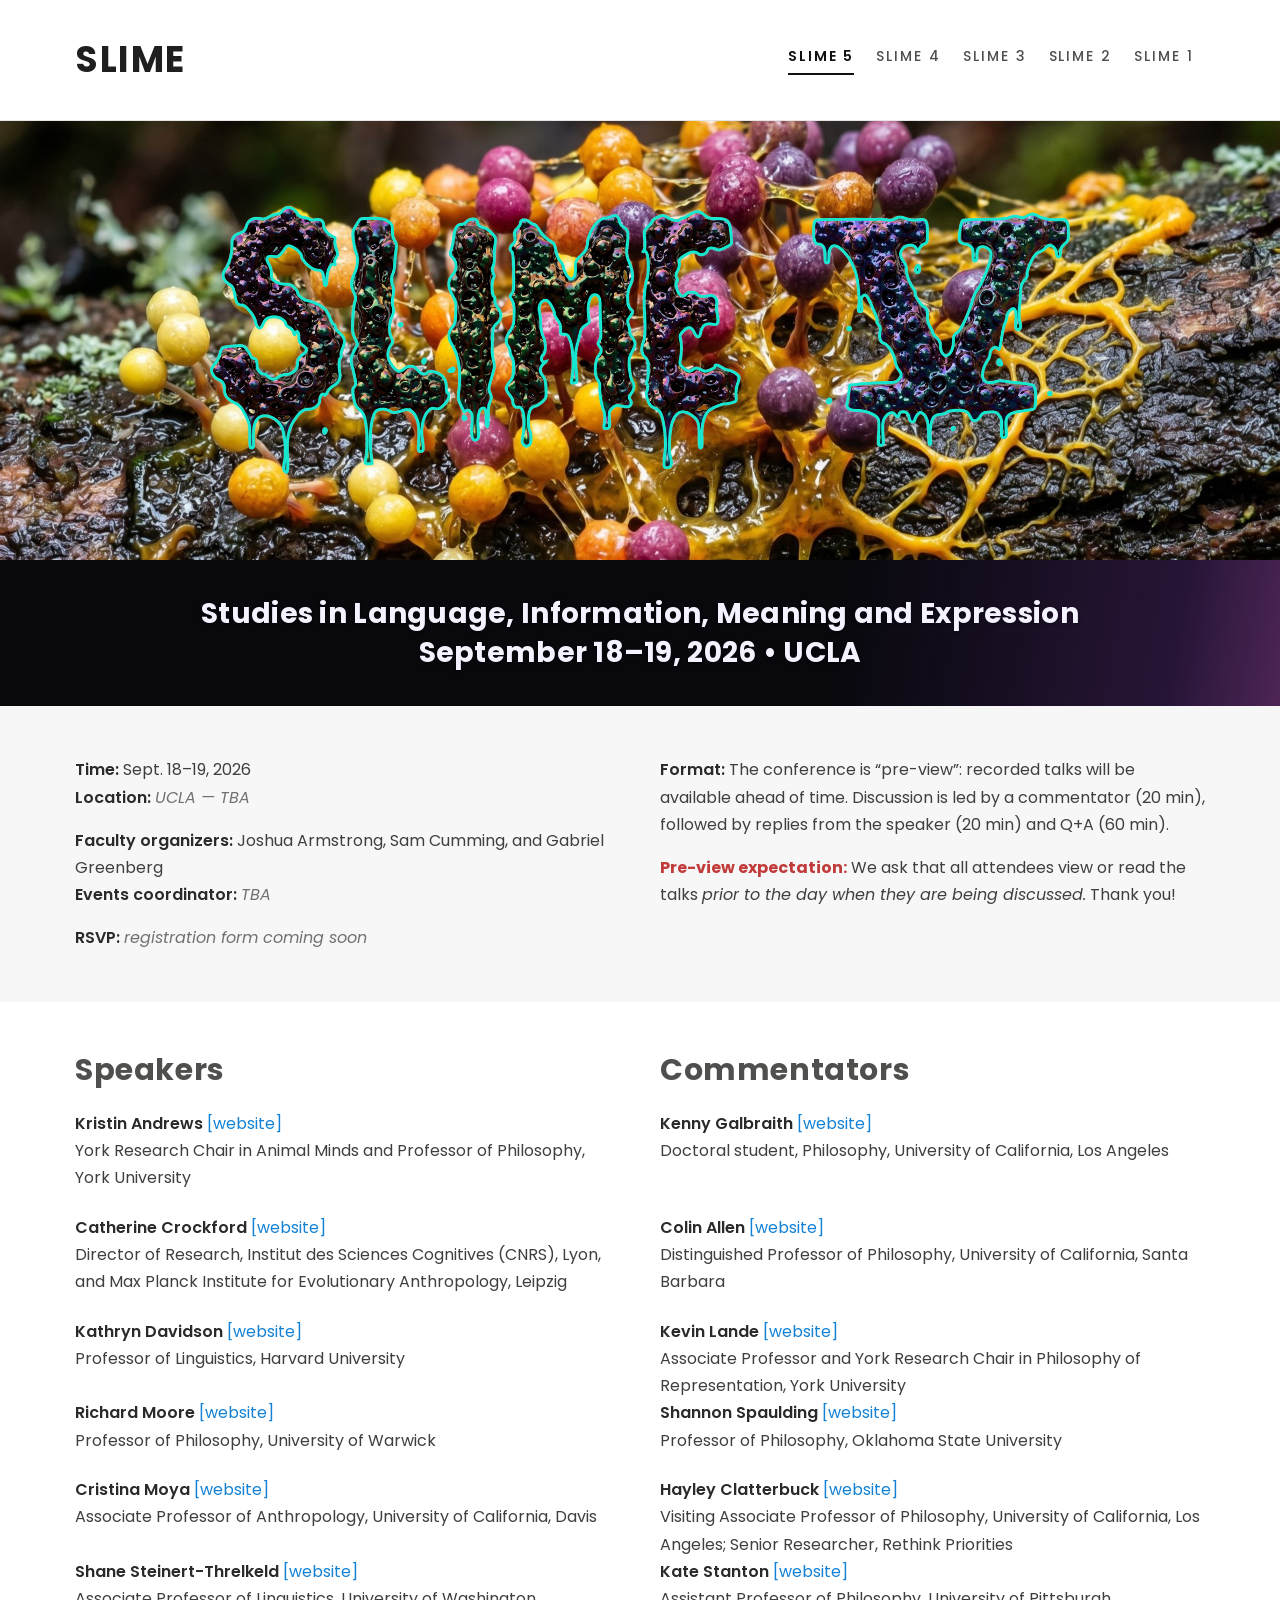
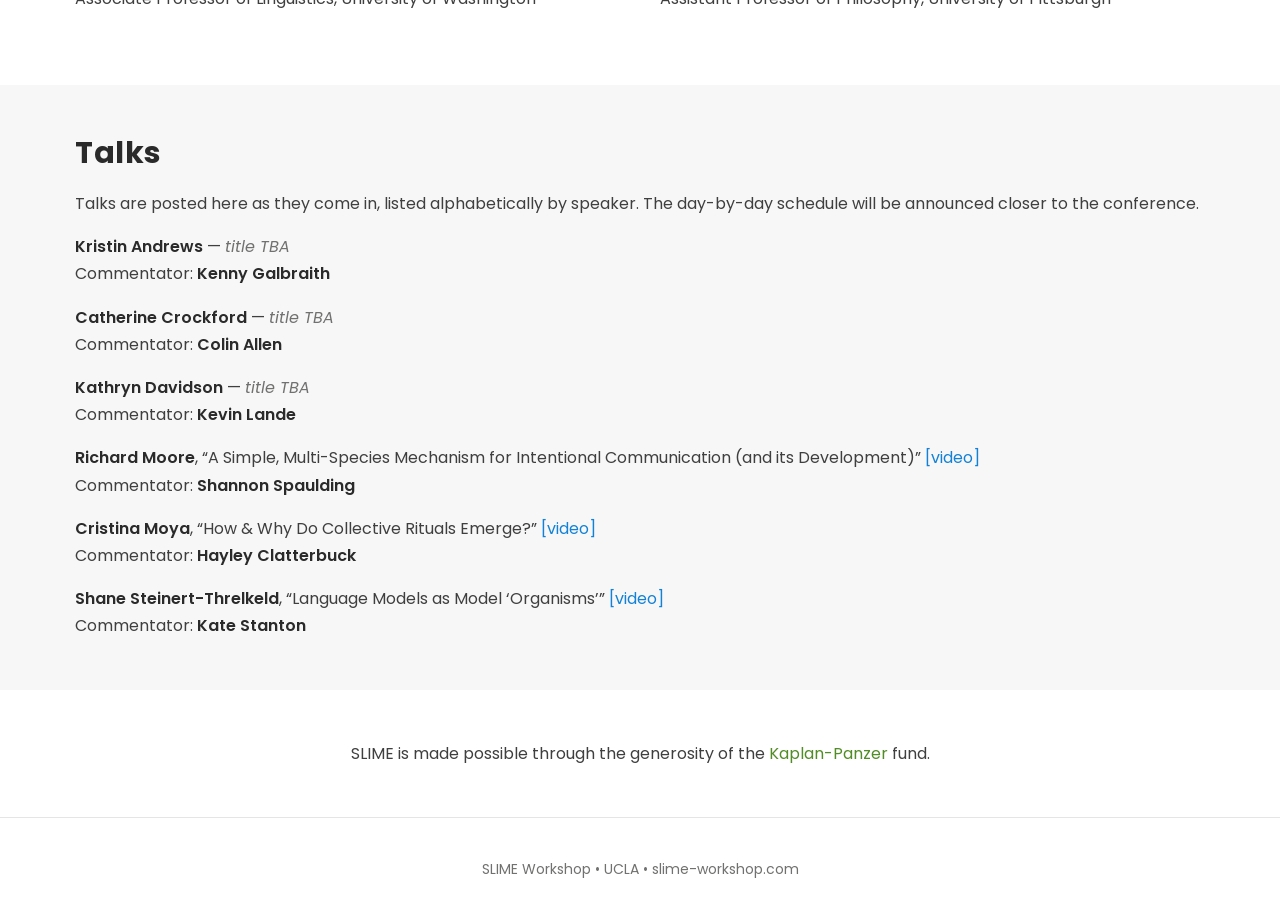
==== index.html @ 208f3c59 "SLIME 5: add Cristina Moya talk video and title" ====
<!DOCTYPE html>
<html lang="en">
<head>
  <meta charset="utf-8">
  <meta name="viewport" content="width=device-width, initial-scale=1">
  <title>SLIME 5 — Studies in Language, Information, Meaning and Expression</title>
  <meta name="description" content="SLIME 5: Studies in Language, Information, Meaning and Expression. An annual UCLA workshop — September 18–19, 2026.">
  <meta property="og:title" content="SLIME 5 — UCLA, September 18–19, 2026">
  <meta property="og:description" content="An annual UCLA workshop on language, information, meaning and expression. Details coming soon.">
  <meta property="og:type" content="website">
  <meta property="og:url" content="https://slime-workshop.com/">
  <meta property="og:image" content="https://slime-workshop.com/assets/images/hero/slime5-hero.jpg">
  <link rel="icon" href="assets/images/favicon.png">
  <link rel="preconnect" href="https://fonts.googleapis.com">
  <link rel="preconnect" href="https://fonts.gstatic.com" crossorigin>
  <link href="https://fonts.googleapis.com/css2?family=Poppins:wght@400;500;600;700&display=swap" rel="stylesheet">
  <link rel="stylesheet" href="css/style.css">
</head>
<body class="conf conf--slime5" data-page="slime5">

  <header class="site-header">
    <div class="container">
      <a class="site-logo" href="index.html">SLIME</a>
      <nav class="main-nav" aria-label="Main navigation">
        <ul>
          <li><a href="index.html"   data-nav="slime5">SLIME 5</a></li>
          <li><a href="slime-4.html" data-nav="slime4">SLIME 4</a></li>
          <li><a href="slime-3.html" data-nav="slime3">SLIME 3</a></li>
          <li><a href="slime-2.html" data-nav="slime2">SLIME 2</a></li>
          <li><a href="slime-1.html" data-nav="slime1">SLIME 1</a></li>
        </ul>
      </nav>
      <button class="hamburger" aria-label="Open menu">
        <svg width="24" height="16" viewBox="0 0 24 16" aria-hidden="true"><g fill="currentColor"><rect width="24" height="2"/><rect y="7" width="24" height="2"/><rect y="14" width="24" height="2"/></g></svg>
      </button>
    </div>
  </header>

  <nav class="mobile-nav" aria-label="Mobile navigation">
    <button class="mobile-nav-close" aria-label="Close menu">
      <svg width="22" height="22" viewBox="0 0 20 20" aria-hidden="true"><path d="M12.376 10l7.13-7.13c.656-.657.656-1.72 0-2.378-.656-.656-1.72-.656-2.377 0L10 7.622 2.87.493C2.212-.164 1.15-.164.49.492c-.656.657-.656 1.72 0 2.377L7.622 10l-7.13 7.13c-.656.656-.656 1.72 0 2.376.657.656 1.72.656 2.377 0l7.13-7.13 7.13 7.13c.656.656 1.72.656 2.376 0 .656-.656.656-1.72 0-2.377L12.376 10z" fill="currentColor"/></svg>
    </button>
    <ul>
      <li><a href="index.html"   data-nav="slime5">SLIME 5</a></li>
      <li><a href="slime-4.html" data-nav="slime4">SLIME 4</a></li>
      <li><a href="slime-3.html" data-nav="slime3">SLIME 3</a></li>
      <li><a href="slime-2.html" data-nav="slime2">SLIME 2</a></li>
      <li><a href="slime-1.html" data-nav="slime1">SLIME 1</a></li>
    </ul>
  </nav>

  <main>
    <!-- Slime-mold splash photo is set via `.hero--slime5` in css/style.css;
         the "SLIME V" lockup floats above it (assets/images/slime5-logo.png). -->
    <section class="hero hero--slime5">
      <img class="hero__logo" src="assets/images/slime5-logo.png" alt="SLIME 5">
    </section>

    <section class="band band-title">
      <div class="container">
        <h1>Studies in Language, Information, Meaning and Expression<br>September 18&ndash;19, 2026 &bull; UCLA</h1>
      </div>
    </section>

<section class="band band--logistics">
      <div class="container">
        <div class="two-col">
          <div>
            <p>
              <strong>Time:</strong> Sept. 18&ndash;19, 2026<br>
              <strong>Location:</strong> <span class="tba">UCLA — TBA</span>
            </p>
            <p>
              <strong>Faculty organizers:</strong> Joshua Armstrong, Sam Cumming, and Gabriel Greenberg<br>
              <strong>Events coordinator:</strong> <span class="tba">TBA</span>
            </p>
            <p><strong>RSVP:</strong> <span class="tba">registration form coming soon</span></p>
          </div>
          <div>
            <p><strong>Format:</strong> The conference is “pre-view”: recorded talks will be available ahead of time. Discussion is led by a commentator (20 min), followed by replies from the speaker (20 min) and Q+A (60 min).</p>
            <p><strong class="note-change">Pre-view expectation:</strong> We ask that all attendees view or read the talks <em>prior to the day when they are being discussed.</em> Thank you!</p>
          </div>
        </div>
      </div>
    </section>

    <section class="band band--people">
      <div class="container">
        <div class="pairs">
          <div class="pairs-head">
            <h2>Speakers</h2>
            <h2>Commentators</h2>
          </div>
          <div class="pair">
            <p class="person person--speaker"><strong>Kristin Andrews</strong> <a href="https://www.kristinandrews.org/" target="_blank" rel="noopener">[website]</a><br><span class="role">York Research Chair in Animal Minds and Professor of Philosophy, York University</span></p>
            <p class="person person--commentator"><strong>Kenny Galbraith</strong> <a href="https://philosophy.ucla.edu/person/kenny-galbraith/" target="_blank" rel="noopener">[website]</a><br><span class="role">Doctoral student, Philosophy, University of California, Los Angeles</span></p>
          </div>
          <div class="pair">
            <p class="person person--speaker"><strong>Catherine Crockford</strong> <a href="https://www.eva.mpg.de/ecology/staff/catherine-crockford/" target="_blank" rel="noopener">[website]</a><br><span class="role">Director of Research, Institut des Sciences Cognitives (CNRS), Lyon, and Max Planck Institute for Evolutionary Anthropology, Leipzig</span></p>
            <p class="person person--commentator"><strong>Colin Allen</strong> <a href="https://philosophy.ucsb.edu/people/allen-colin" target="_blank" rel="noopener">[website]</a><br><span class="role">Distinguished Professor of Philosophy, University of California, Santa Barbara</span></p>
          </div>
          <div class="pair">
            <p class="person person--speaker"><strong>Kathryn Davidson</strong> <a href="https://kathryndavidson.scholars.harvard.edu/" target="_blank" rel="noopener">[website]</a><br><span class="role">Professor of Linguistics, Harvard University</span></p>
            <p class="person person--commentator"><strong>Kevin Lande</strong> <a href="https://www.kevinlande.com/" target="_blank" rel="noopener">[website]</a><br><span class="role">Associate Professor and York Research Chair in Philosophy of Representation, York University</span></p>
          </div>
          <div class="pair">
            <p class="person person--speaker"><strong>Richard Moore</strong> <a href="https://warwick.ac.uk/fac/soc/philosophy/people/summaries/moore/" target="_blank" rel="noopener">[website]</a><br><span class="role">Professor of Philosophy, University of Warwick</span></p>
            <p class="person person--commentator"><strong>Shannon Spaulding</strong> <a href="https://www.shannonspaulding.com/" target="_blank" rel="noopener">[website]</a><br><span class="role">Professor of Philosophy, Oklahoma State University</span></p>
          </div>
          <div class="pair">
            <p class="person person--speaker"><strong>Cristina Moya</strong> <a href="https://sites.google.com/site/cristinasolermoya/home" target="_blank" rel="noopener">[website]</a><br><span class="role">Associate Professor of Anthropology, University of California, Davis</span></p>
            <p class="person person--commentator"><strong>Hayley Clatterbuck</strong> <a href="https://sites.google.com/site/hayleyclatterbuck/home" target="_blank" rel="noopener">[website]</a><br><span class="role">Visiting Associate Professor of Philosophy, University of California, Los Angeles; Senior Researcher, Rethink Priorities</span></p>
          </div>
          <div class="pair">
            <p class="person person--speaker"><strong>Shane Steinert-Threlkeld</strong> <a href="https://www.shane.st/" target="_blank" rel="noopener">[website]</a><br><span class="role">Associate Professor of Linguistics, University of Washington</span></p>
            <p class="person person--commentator"><strong>Kate Stanton</strong> <a href="https://katehazelstanton1.wixsite.com/my-site-2" target="_blank" rel="noopener">[website]</a><br><span class="role">Assistant Professor of Philosophy, University of Pittsburgh</span></p>
          </div>
        </div>
      </div>
    </section>

    <section class="band band--talks">
      <div class="container">
        <h2 class="day-title">Talks</h2>
        <p>Talks are posted here as they come in, listed alphabetically by speaker. The day-by-day schedule will be announced closer to the conference.</p>
        <p class="talk"><strong>Kristin Andrews</strong> &mdash; <span class="tba">title TBA</span><br>Commentator: <strong>Kenny Galbraith</strong></p>
        <p class="talk"><strong>Catherine Crockford</strong> &mdash; <span class="tba">title TBA</span><br>Commentator: <strong>Colin Allen</strong></p>
        <p class="talk"><strong>Kathryn Davidson</strong> &mdash; <span class="tba">title TBA</span><br>Commentator: <strong>Kevin Lande</strong></p>
        <p class="talk"><strong>Richard Moore</strong>, &ldquo;A Simple, Multi-Species Mechanism for Intentional Communication (and its Development)&rdquo; <a href="https://drive.google.com/file/d/153QAmMgkOToYW5afntk2cWWVSKLG9I5l/view?usp=sharing" target="_blank" rel="noopener">[video]</a><br>Commentator: <strong>Shannon Spaulding</strong></p>
        <p class="talk"><strong>Cristina Moya</strong>, &ldquo;How &amp; Why Do Collective Rituals Emerge?&rdquo; <a href="https://drive.google.com/file/d/1dzXQrUjvEh249JA2PDwNamiRD2YZnNLs/view?usp=sharing" target="_blank" rel="noopener">[video]</a><br>Commentator: <strong>Hayley Clatterbuck</strong></p>
        <p class="talk"><strong>Shane Steinert-Threlkeld</strong>, &ldquo;Language Models as Model &lsquo;Organisms&rsquo;&rdquo; <a href="https://drive.google.com/file/d/1bj0Mehg8tjS9d9cQ-EwkXyS5BJYDGszq/view?usp=sharing" target="_blank" rel="noopener">[video]</a><br>Commentator: <strong>Kate Stanton</strong></p>
      </div>
    </section>

    <section class="band colophon">
      <div class="container">
        <p>SLIME is made possible through the generosity of the <span class="credit">Kaplan-Panzer</span> fund.</p>
      </div>
    </section>
  </main>

  <footer class="site-footer">
    <div class="container">
      <p>SLIME Workshop &bull; UCLA &bull; <a href="https://slime-workshop.com">slime-workshop.com</a></p>
    </div>
  </footer>

  <script src="js/main.js"></script>
</body>
</html>
---- css/style.css ----
/* ==========================================================================
   SLIME Workshop — site styles
   Hand-written replacement for the Weebly "Dusk" theme.
   Design tokens lifted from the original files/main_style.css:
   Poppins type, ink #4f4f4e, links #1382d6, sticky 120px header, etc.
   ========================================================================== */

/* ---- Tokens ---------------------------------------------------------- */
:root {
  --ink: #4f4f4e;          /* headings / logo */
  --text: #3f3f3f;         /* body copy */
  --text-soft: #717170;
  --name: #2a2a2a;         /* speaker/commentator names */
  --link: #1382d6;
  --link-hover: #2a2a2a;
  --time: #24678d;         /* schedule time stamps */
  --rule: #e5e5e5;
  --accent-credit: #508d24;
  --container: 1170px;
  --header-h: 120px;
  --header-h-tablet: 93px;
  --header-h-compact: 65px;
}

/* ---- Reset / base ---------------------------------------------------- */
*, *::before, *::after { box-sizing: border-box; }

html { -webkit-text-size-adjust: 100%; }

body {
  margin: 0;
  font-family: "Poppins", -apple-system, BlinkMacSystemFont, "Segoe UI", sans-serif;
  font-size: 16px;
  line-height: 1.7;
  color: var(--text);
  background: #ffffff;
  -webkit-font-smoothing: antialiased;
  -moz-osx-font-smoothing: grayscale;
  overflow-x: hidden;
  padding-top: var(--header-h);
}

img { max-width: 100%; height: auto; border: 0; }

a { color: var(--link); text-decoration: none; transition: color 0.2s ease; }
a:hover { color: var(--link-hover); }

h1, h2, h3 { font-family: "Poppins", sans-serif; color: var(--ink); line-height: 1.25; }

strong, b { color: var(--name); font-weight: 600; }

ul { margin: 0.5em 0; padding-left: 1.2em; }
li { margin-bottom: 0.4em; }

hr.divider {
  border: 0;
  border-top: 1px solid var(--rule);
  margin: 28px 0;
}

.container {
  width: 100%;
  max-width: var(--container);
  margin: 0 auto;
  padding: 0 20px;
}

.sr-only {
  position: absolute; width: 1px; height: 1px;
  padding: 0; margin: -1px; overflow: hidden;
  clip: rect(0,0,0,0); white-space: nowrap; border: 0;
}

/* ---- Header / nav ---------------------------------------------------- */
.site-header {
  position: fixed; top: 0; left: 0; width: 100%; z-index: 30;
  background: #ffffff;
  border-bottom: 1px solid var(--rule);
}
.site-header .container {
  display: flex;
  align-items: center;
  justify-content: space-between;
  height: var(--header-h);
  transition: height 0.2s ease;
}
body.is-compact { padding-top: var(--header-h-compact); }
body.is-compact .site-header .container { height: var(--header-h-compact); }

.site-logo {
  font-family: "Poppins", sans-serif;
  font-size: 36px;
  font-weight: 700;
  letter-spacing: 0.044em;
  text-transform: uppercase;
  color: #1f1f1f;
  white-space: nowrap;
}
.site-logo:hover { color: #000; }

/* desktop nav */
.main-nav ul { display: flex; list-style: none; margin: 0; padding: 0; }
.main-nav li { margin: 0; }
.main-nav a {
  display: block;
  font-size: 14px;
  font-weight: 500;
  letter-spacing: 0.14em;
  text-transform: uppercase;
  color: var(--ink);
  padding: 6px 0;
  margin: 0 11px;
}
.main-nav a:hover { color: var(--name); }
.main-nav a.active { color: #111; font-weight: 600; }
.main-nav a.active::after {
  content: "";
  display: block;
  height: 2px;
  background: currentColor;
  margin-top: 4px;
}

/* hamburger */
.hamburger {
  display: none;
  padding: 8px; margin: 0;
  background: transparent; border: 0; cursor: pointer;
  color: var(--ink);
}
.hamburger svg { display: block; }

/* mobile overlay nav */
.mobile-nav {
  position: fixed; inset: 0; z-index: 40;
  background: rgba(255, 255, 255, 0.98);
  display: flex; flex-direction: column;
  align-items: center; justify-content: center;
  opacity: 0; visibility: hidden;
  transition: opacity 0.25s ease, visibility 0.25s ease;
}
.mobile-nav.open { opacity: 1; visibility: visible; }
body.nav-open { overflow: hidden; }
.mobile-nav ul { list-style: none; margin: 0; padding: 0; text-align: center; }
.mobile-nav li { margin: 14px 0; }
.mobile-nav a {
  font-size: 22px; font-weight: 700;
  letter-spacing: 0.1em; text-transform: uppercase;
  color: var(--ink);
}
.mobile-nav a.active { color: var(--link); }
.mobile-nav-close {
  position: absolute; top: 22px; right: 22px;
  background: transparent; border: 0; cursor: pointer;
  color: var(--ink); padding: 8px;
}

/* ---- Hero banner ----------------------------------------------------- */
.hero {
  position: relative;
  min-height: 440px;
  display: flex; flex-direction: column;
  align-items: center; justify-content: center;
  text-align: center;
  padding: 60px 20px;
  background-color: #2a2a2a;
  background-position: center;
  background-size: cover;
  background-repeat: no-repeat;
}
.hero__logo { display: block; width: auto; max-width: min(560px, 82%); margin: 0 auto; }
.hero__subtitle {
  margin: 22px 0 0;
  font-size: clamp(18px, 3.2vw, 26px);
  font-weight: 700;
  line-height: 1.3;
  text-shadow: 0 1px 6px rgba(0,0,0,0.45);
}
.hero__subtitle .date { display: block; color: #ffffff; font-size: 0.9em; }
.hero__wordmark {
  font-size: clamp(48px, 12vw, 120px);
  font-weight: 700; letter-spacing: 0.05em;
  text-transform: uppercase; color: #ffffff;
  text-shadow: 0 2px 14px rgba(0,0,0,0.5);
}

/* hero background per conference (paths relative to /css) */
.hero--slime1 { background-image: url(../assets/images/hero/slime1-hero.jpg); }
.hero--slime2 { background-image: url(../assets/images/hero/slime2-hero.jpg); }
.hero--slime3 { background-image: url(../assets/images/hero/slime3-hero.jpg); background-position: 50% 40%; }
.hero--slime4 { background-image: url(../assets/images/hero/slime4-hero.jpg); background-position: 50% 14%; }
.hero--slime5 {
  background-image: url(../assets/images/hero/slime5-hero.jpg);
  background-position: center;
}
/* "SLIME V" lockup: cap the height so the hero collapses to the same wide
   cinematic band as SLIME 4 (~470px) instead of inflating to a tall near-square.
   The dripping logo is taller in aspect, so we constrain by height; on narrow
   screens the width cap binds first, keeping it responsive like the other heroes. */
body.conf--slime5 .hero__logo {
  max-width: min(860px, 94%);
  max-height: 350px;
}
.hero--gallery { background-image: url(../assets/images/hero/gallery-hero.jpg); background-position: 50% 57%; min-height: 340px; }

/* ---- Content bands --------------------------------------------------- */
.band { padding: 50px 0; }
.band--tight { padding: 30px 0; }
.band h2 {
  font-size: clamp(22px, 3vw, 30px);
  letter-spacing: 0.02em;
  margin: 0 0 0.6em;
}
.band p { margin: 0 0 1em; }
.band p:last-child { margin-bottom: 0; }

.band-title {
  text-align: center;
  padding: 34px 0;
}
.band-title h1 {
  margin: 0;
  font-size: clamp(20px, 2.6vw, 28px);
  font-weight: 700;
  line-height: 1.4;
  letter-spacing: 0.01em;
}

/* two-column responsive layout (replaces the old multi-column tables) */
.two-col {
  display: grid;
  grid-template-columns: 1fr 1fr;
  gap: 18px 40px;
}
.two-col--people { gap: 4px 40px; }

/* label/content rows for SLIME 1 & 2 (About / Format / Schedule) */
.info-row {
  display: grid;
  grid-template-columns: 160px 1fr;
  gap: 20px;
  align-items: start;
}
.info-row__label {
  font-size: 20px; font-weight: 700; color: var(--name);
  margin: 0;
}

/* schedule */
.day-title { font-size: 20px; font-weight: 700; color: var(--name); margin: 0 0 0.8em; }
.talk { margin: 0 0 1.2em; }
.talk .time { color: var(--time); }
.note-change { color: #c23b3b; font-weight: 700; }

/* speakers / commentators */
.people-col h2 { margin-bottom: 0.7em; }
.person { margin: 0 0 1em; }
.person .role { color: var(--text); }

/* speaker–commentator pairs table */
.pairs-head,
.pair {
  display: grid;
  grid-template-columns: 1fr 1fr;
  gap: 4px 40px;
}
.pairs-head h2 { margin-bottom: 0.7em; }
.pair .person { margin: 0 0 1.4em; }

/* colophon */
.colophon { text-align: center; }
.colophon .credit { color: var(--accent-credit); }
.colophon small { color: var(--text-soft); font-size: 14px; }

/* canceled talk (SLIME 2) */
.canceled { color: #818181; }
.canceled strong { color: #818181; }

/* notice (SLIME 5 placeholder) */
.notice {
  text-align: center;
  background: #f2f2f2;
  border: 1px dashed #cfcfcf;
  border-radius: 8px;
  padding: 22px;
  margin: 0 auto;
  max-width: 760px;
  color: var(--text);
}
.tba { color: var(--text-soft); font-style: italic; }

/* ---- Per-conference section colours (faithful to source) ------------- */
/* SLIME 4 */
body.conf--slime4 .band-title { background: #ff9a00; }
body.conf--slime4 .band-title h1 { color: #1994c1; }
body.conf--slime4 .band--logistics { background: #ffe961; }
body.conf--slime4 .band--people { background: #fffac4; }
/* SLIME 3 */
body.conf--slime3 .hero__subtitle { color: #f6aaf0; }
body.conf--slime3 .band--people { background: #aadbd8; }
body.conf--slime3 .band--schedule { background: #e6fad2; }
/* SLIME 2 */
body.conf--slime2 .hero__subtitle { color: #65ff00; }
/* SLIME 1 */
body.conf--slime1 .hero__subtitle { color: #67ff00; }
/* SLIME 5 — animated black oil-slick title bar: iridescent sheens drift over near-black */
body.conf--slime5 .band-title {
  background:
    linear-gradient(100deg,
      transparent 30%,
      rgba(150, 68, 205, 0.22) 42%,
      rgba(206, 92, 198, 0.55) 50%,
      rgba(150, 68, 205, 0.22) 58%,
      transparent 70%),
    #08080d;
  background-size: 220% 100%, 100% 100%;
  animation: oil-shimmer 80s ease-in-out infinite;
}
body.conf--slime5 .band-title h1 { color: #f4f2ff; text-shadow: 0 1px 3px rgba(0,0,0,0.55); }
@keyframes oil-shimmer {
  0%   { background-position: 0% 0, 0 0; }
  50%  { background-position: 100% 0, 0 0; }
  100% { background-position: 0% 0, 0 0; }
}
@media (prefers-reduced-motion: reduce) {
  body.conf--slime5 .band-title { animation: none; }
}
body.conf--slime5 .band--logistics { background: #f7f7f7; }
body.conf--slime5 .band--schedule,
body.conf--slime5 .band--talks { background: #f7f7f7; }

/* ---- Gallery --------------------------------------------------------- */
.gallery-grid {
  display: grid;
  grid-template-columns: repeat(3, 1fr);
  gap: 12px;
}
.gallery-grid figure {
  margin: 0;
  position: relative;
  overflow: hidden;
  border-radius: 4px;
  background: #eee;
}
.gallery-grid a { display: block; }
.gallery-grid img {
  display: block;
  width: 100%;
  aspect-ratio: 4 / 3;
  object-fit: cover;
  transition: transform 0.3s ease;
}
.gallery-grid a:hover img { transform: scale(1.05); }
.gallery-grid figcaption {
  position: absolute; left: 0; right: 0; bottom: 0;
  padding: 8px 10px;
  font-size: 13px; color: #fff;
  background: linear-gradient(transparent, rgba(0,0,0,0.6));
  opacity: 0; transition: opacity 0.2s ease;
}
.gallery-grid figure:hover figcaption { opacity: 1; }
.gallery-credit { text-align: center; margin-top: 24px; color: var(--text-soft); }

/* lightbox */
.lightbox {
  position: fixed; inset: 0; z-index: 50;
  background: rgba(0,0,0,0.9);
  display: none; align-items: center; justify-content: center;
  padding: 30px;
}
.lightbox.open { display: flex; }
.lightbox img { max-width: 92vw; max-height: 88vh; box-shadow: 0 6px 40px rgba(0,0,0,0.6); }
.lightbox-close {
  position: absolute; top: 18px; right: 24px;
  background: transparent; border: 0; color: #fff;
  font-size: 34px; line-height: 1; cursor: pointer;
}

/* ---- Footer ---------------------------------------------------------- */
.site-footer {
  border-top: 1px solid var(--rule);
  padding: 26px 0;
  text-align: center;
  color: var(--text-soft);
  font-size: 14px;
}
.site-footer a { color: var(--text-soft); }
.site-footer a:hover { color: var(--ink); }

/* ---- Responsive ------------------------------------------------------ */
@media (max-width: 1024px) {
  body { padding-top: var(--header-h-tablet); }
  body.is-compact { padding-top: var(--header-h-compact); }
  .site-header .container { height: var(--header-h-tablet); }
  .main-nav { display: none; }
  .hamburger { display: block; }
  .site-logo { font-size: 28px; }
}

@media (max-width: 767px) {
  .two-col { grid-template-columns: 1fr; gap: 24px; }
  .pairs-head { display: none; }
  .pair { grid-template-columns: 1fr; gap: 0; margin-bottom: 1.6em; }
  .pair .person { margin: 0 0 0.4em; }
  .person--commentator::before { content: "Commentator: "; font-style: italic; }
  .info-row { grid-template-columns: 1fr; gap: 6px; }
  .info-row__label { font-size: 18px; }
  .gallery-grid { grid-template-columns: repeat(2, 1fr); }
  .band { padding: 38px 0; }
  .hero { min-height: 340px; }
}

@media (max-width: 480px) {
  .gallery-grid { grid-template-columns: 1fr; }
  .site-logo { font-size: 24px; }
}
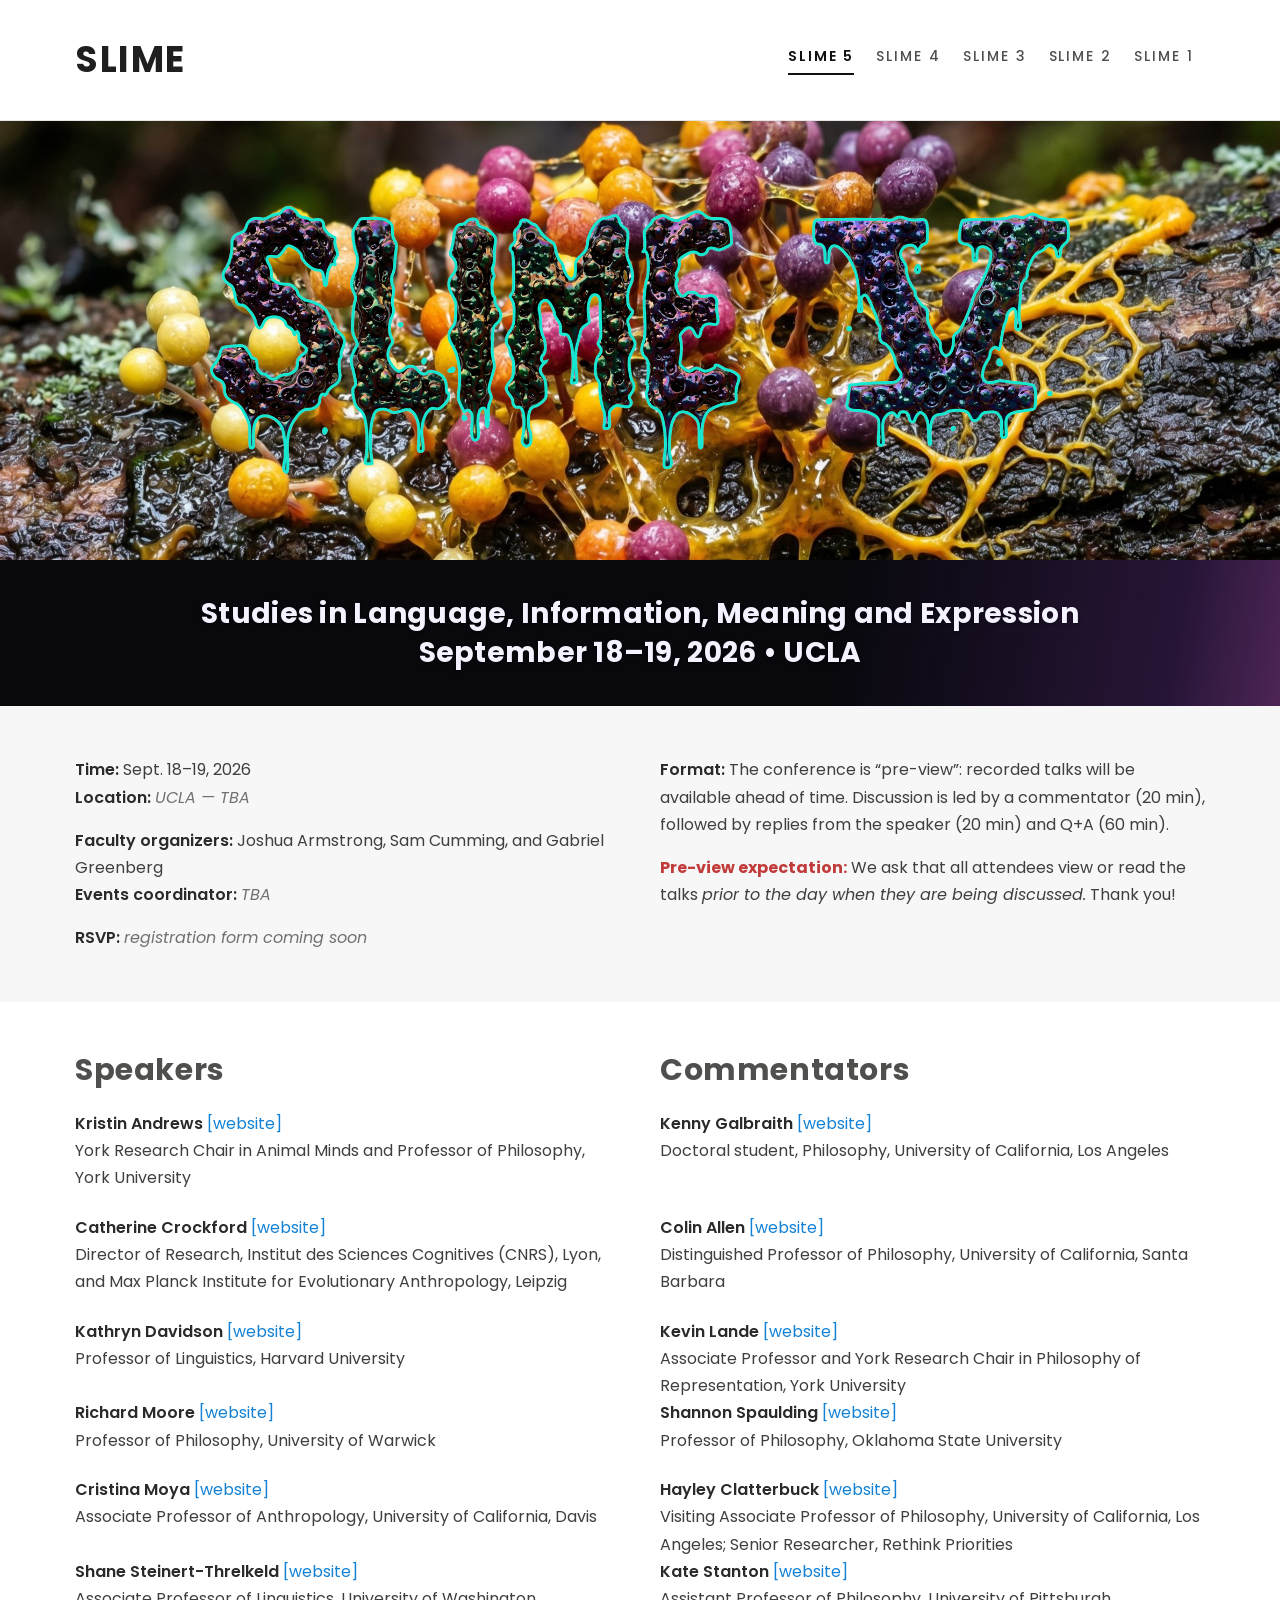
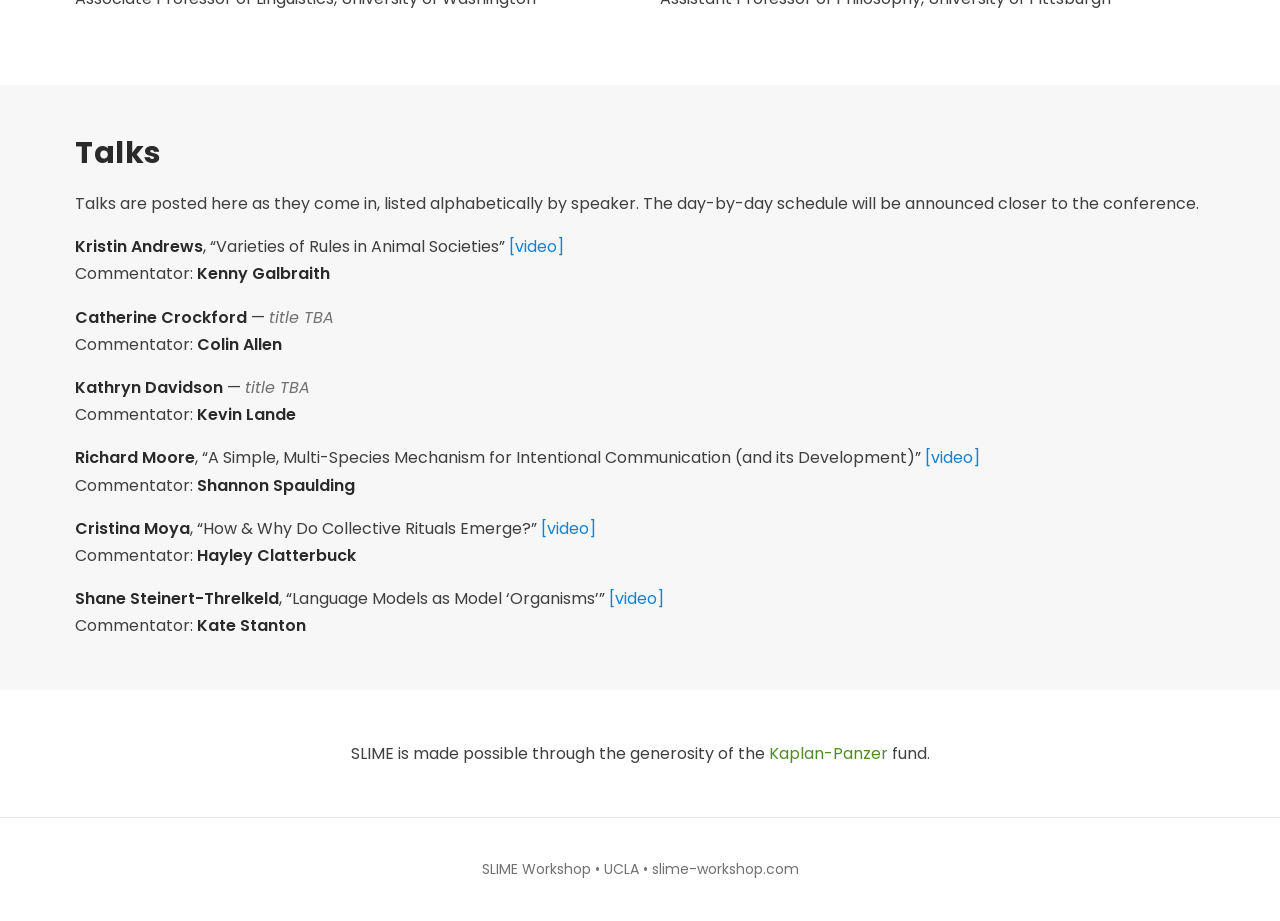
==== commit 0bb39fec: "SLIME 5: add Kristin Andrews talk video and title" ====
--- a/index.html
+++ b/index.html
@@ -123,7 +123,7 @@
       <div class="container">
         <h2 class="day-title">Talks</h2>
         <p>Talks are posted here as they come in, listed alphabetically by speaker. The day-by-day schedule will be announced closer to the conference.</p>
-        <p class="talk"><strong>Kristin Andrews</strong> &mdash; <span class="tba">title TBA</span><br>Commentator: <strong>Kenny Galbraith</strong></p>
+        <p class="talk"><strong>Kristin Andrews</strong>, &ldquo;Varieties of Rules in Animal Societies&rdquo; <a href="https://drive.google.com/file/d/1WUjVRDhtJ2FOHoKakZgXEG7cvaIjIa4R/view?usp=sharing" target="_blank" rel="noopener">[video]</a><br>Commentator: <strong>Kenny Galbraith</strong></p>
         <p class="talk"><strong>Catherine Crockford</strong> &mdash; <span class="tba">title TBA</span><br>Commentator: <strong>Colin Allen</strong></p>
         <p class="talk"><strong>Kathryn Davidson</strong> &mdash; <span class="tba">title TBA</span><br>Commentator: <strong>Kevin Lande</strong></p>
         <p class="talk"><strong>Richard Moore</strong>, &ldquo;A Simple, Multi-Species Mechanism for Intentional Communication (and its Development)&rdquo; <a href="https://drive.google.com/file/d/153QAmMgkOToYW5afntk2cWWVSKLG9I5l/view?usp=sharing" target="_blank" rel="noopener">[video]</a><br>Commentator: <strong>Shannon Spaulding</strong></p>
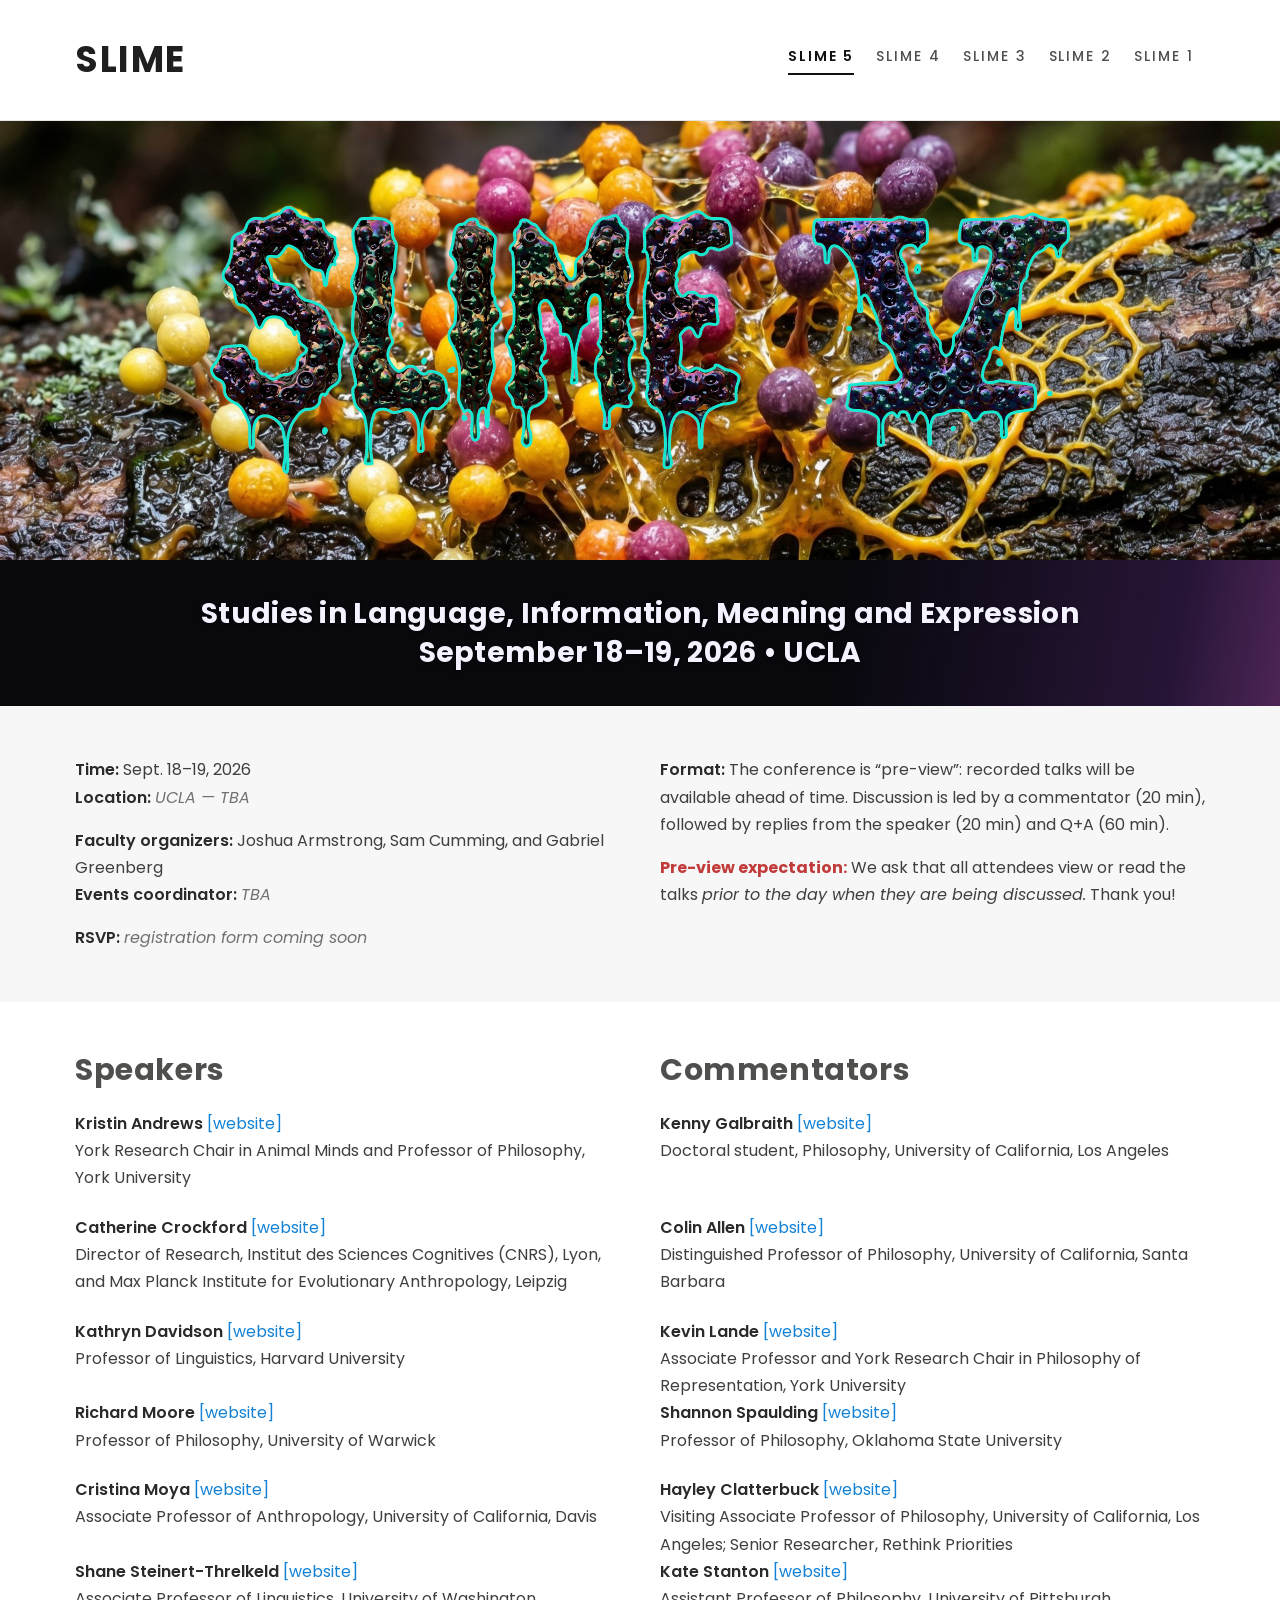
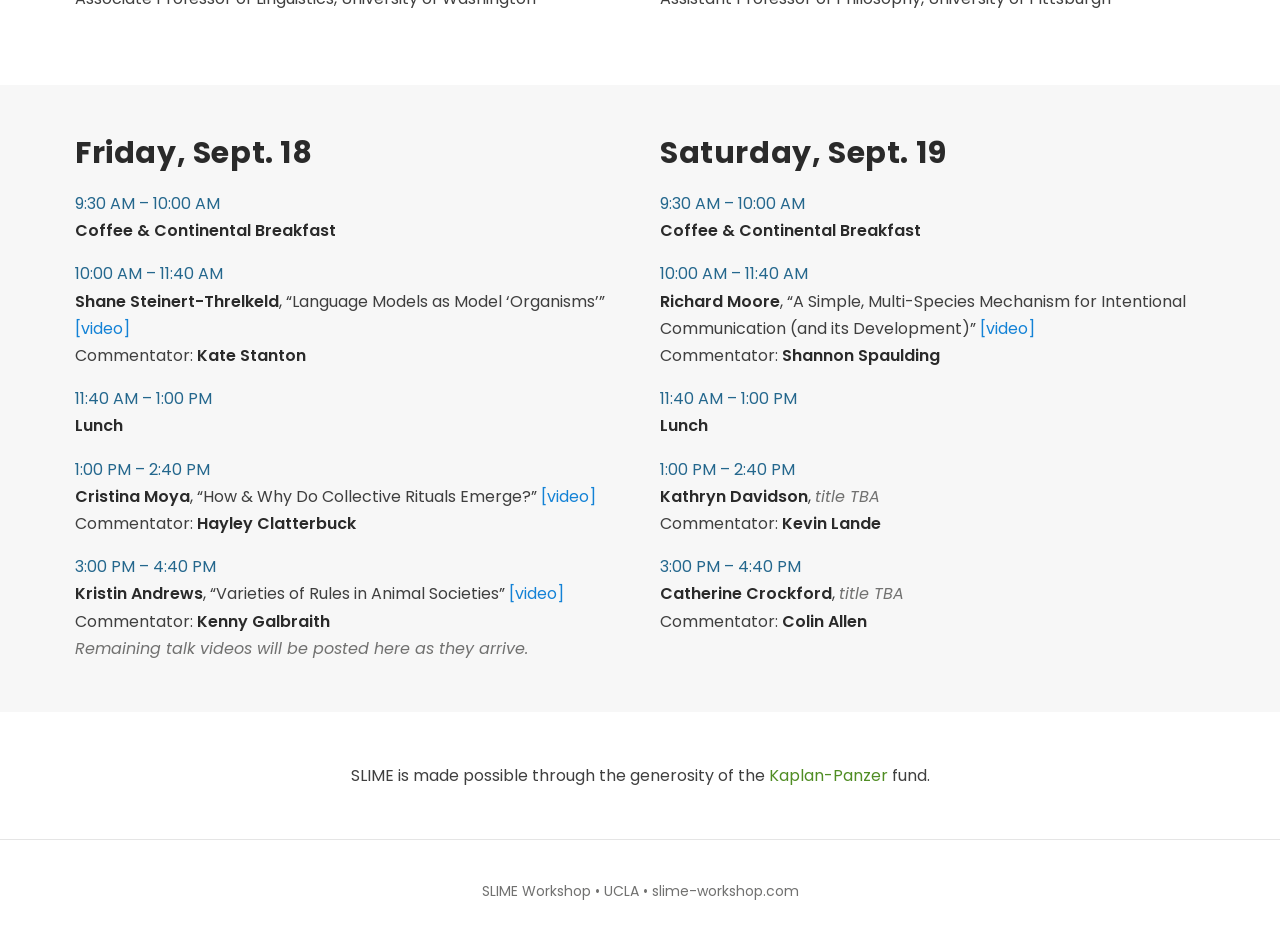
==== commit 8fbf55ac: "SLIME 5: day-by-day schedule in SLIME 4 format (Fri: Steinert-Threlkeld/Moya/Andrews; Sat: Moore/Dav" ====
--- a/index.html
+++ b/index.html
@@ -119,16 +119,27 @@
       </div>
     </section>
 
-    <section class="band band--talks">
+    <section class="band band--schedule">
       <div class="container">
-        <h2 class="day-title">Talks</h2>
-        <p>Talks are posted here as they come in, listed alphabetically by speaker. The day-by-day schedule will be announced closer to the conference.</p>
-        <p class="talk"><strong>Kristin Andrews</strong>, &ldquo;Varieties of Rules in Animal Societies&rdquo; <a href="https://drive.google.com/file/d/1WUjVRDhtJ2FOHoKakZgXEG7cvaIjIa4R/view?usp=sharing" target="_blank" rel="noopener">[video]</a><br>Commentator: <strong>Kenny Galbraith</strong></p>
-        <p class="talk"><strong>Catherine Crockford</strong> &mdash; <span class="tba">title TBA</span><br>Commentator: <strong>Colin Allen</strong></p>
-        <p class="talk"><strong>Kathryn Davidson</strong> &mdash; <span class="tba">title TBA</span><br>Commentator: <strong>Kevin Lande</strong></p>
-        <p class="talk"><strong>Richard Moore</strong>, &ldquo;A Simple, Multi-Species Mechanism for Intentional Communication (and its Development)&rdquo; <a href="https://drive.google.com/file/d/153QAmMgkOToYW5afntk2cWWVSKLG9I5l/view?usp=sharing" target="_blank" rel="noopener">[video]</a><br>Commentator: <strong>Shannon Spaulding</strong></p>
-        <p class="talk"><strong>Cristina Moya</strong>, &ldquo;How &amp; Why Do Collective Rituals Emerge?&rdquo; <a href="https://drive.google.com/file/d/1dzXQrUjvEh249JA2PDwNamiRD2YZnNLs/view?usp=sharing" target="_blank" rel="noopener">[video]</a><br>Commentator: <strong>Hayley Clatterbuck</strong></p>
-        <p class="talk"><strong>Shane Steinert-Threlkeld</strong>, &ldquo;Language Models as Model &lsquo;Organisms&rsquo;&rdquo; <a href="https://drive.google.com/file/d/1bj0Mehg8tjS9d9cQ-EwkXyS5BJYDGszq/view?usp=sharing" target="_blank" rel="noopener">[video]</a><br>Commentator: <strong>Kate Stanton</strong></p>
+        <div class="two-col">
+          <div>
+            <h2 class="day-title">Friday, Sept. 18</h2>
+            <p class="talk"><span class="time">9:30 AM &ndash; 10:00 AM</span><br><strong>Coffee &amp; Continental Breakfast</strong></p>
+            <p class="talk"><span class="time">10:00 AM &ndash; 11:40 AM</span><br><strong>Shane Steinert-Threlkeld</strong>, &ldquo;Language Models as Model &lsquo;Organisms&rsquo;&rdquo; <a href="https://drive.google.com/file/d/1bj0Mehg8tjS9d9cQ-EwkXyS5BJYDGszq/view?usp=sharing" target="_blank" rel="noopener">[video]</a><br>Commentator: <strong>Kate Stanton</strong></p>
+            <p class="talk"><span class="time">11:40 AM &ndash; 1:00 PM</span><br><strong>Lunch</strong></p>
+            <p class="talk"><span class="time">1:00 PM &ndash; 2:40 PM</span><br><strong>Cristina Moya</strong>, &ldquo;How &amp; Why Do Collective Rituals Emerge?&rdquo; <a href="https://drive.google.com/file/d/1dzXQrUjvEh249JA2PDwNamiRD2YZnNLs/view?usp=sharing" target="_blank" rel="noopener">[video]</a><br>Commentator: <strong>Hayley Clatterbuck</strong></p>
+            <p class="talk"><span class="time">3:00 PM &ndash; 4:40 PM</span><br><strong>Kristin Andrews</strong>, &ldquo;Varieties of Rules in Animal Societies&rdquo; <a href="https://drive.google.com/file/d/1WUjVRDhtJ2FOHoKakZgXEG7cvaIjIa4R/view?usp=sharing" target="_blank" rel="noopener">[video]</a><br>Commentator: <strong>Kenny Galbraith</strong></p>
+          </div>
+          <div>
+            <h2 class="day-title">Saturday, Sept. 19</h2>
+            <p class="talk"><span class="time">9:30 AM &ndash; 10:00 AM</span><br><strong>Coffee &amp; Continental Breakfast</strong></p>
+            <p class="talk"><span class="time">10:00 AM &ndash; 11:40 AM</span><br><strong>Richard Moore</strong>, &ldquo;A Simple, Multi-Species Mechanism for Intentional Communication (and its Development)&rdquo; <a href="https://drive.google.com/file/d/153QAmMgkOToYW5afntk2cWWVSKLG9I5l/view?usp=sharing" target="_blank" rel="noopener">[video]</a><br>Commentator: <strong>Shannon Spaulding</strong></p>
+            <p class="talk"><span class="time">11:40 AM &ndash; 1:00 PM</span><br><strong>Lunch</strong></p>
+            <p class="talk"><span class="time">1:00 PM &ndash; 2:40 PM</span><br><strong>Kathryn Davidson</strong>, <span class="tba">title TBA</span><br>Commentator: <strong>Kevin Lande</strong></p>
+            <p class="talk"><span class="time">3:00 PM &ndash; 4:40 PM</span><br><strong>Catherine Crockford</strong>, <span class="tba">title TBA</span><br>Commentator: <strong>Colin Allen</strong></p>
+          </div>
+        </div>
+        <p class="tba">Remaining talk videos will be posted here as they arrive.</p>
       </div>
     </section>
 
--- a/css/style.css
+++ b/css/style.css
@@ -326,8 +326,7 @@
   body.conf--slime5 .band-title { animation: none; }
 }
 body.conf--slime5 .band--logistics { background: #f7f7f7; }
-body.conf--slime5 .band--schedule,
-body.conf--slime5 .band--talks { background: #f7f7f7; }
+body.conf--slime5 .band--schedule { background: #f7f7f7; }
 
 /* ---- Gallery --------------------------------------------------------- */
 .gallery-grid {
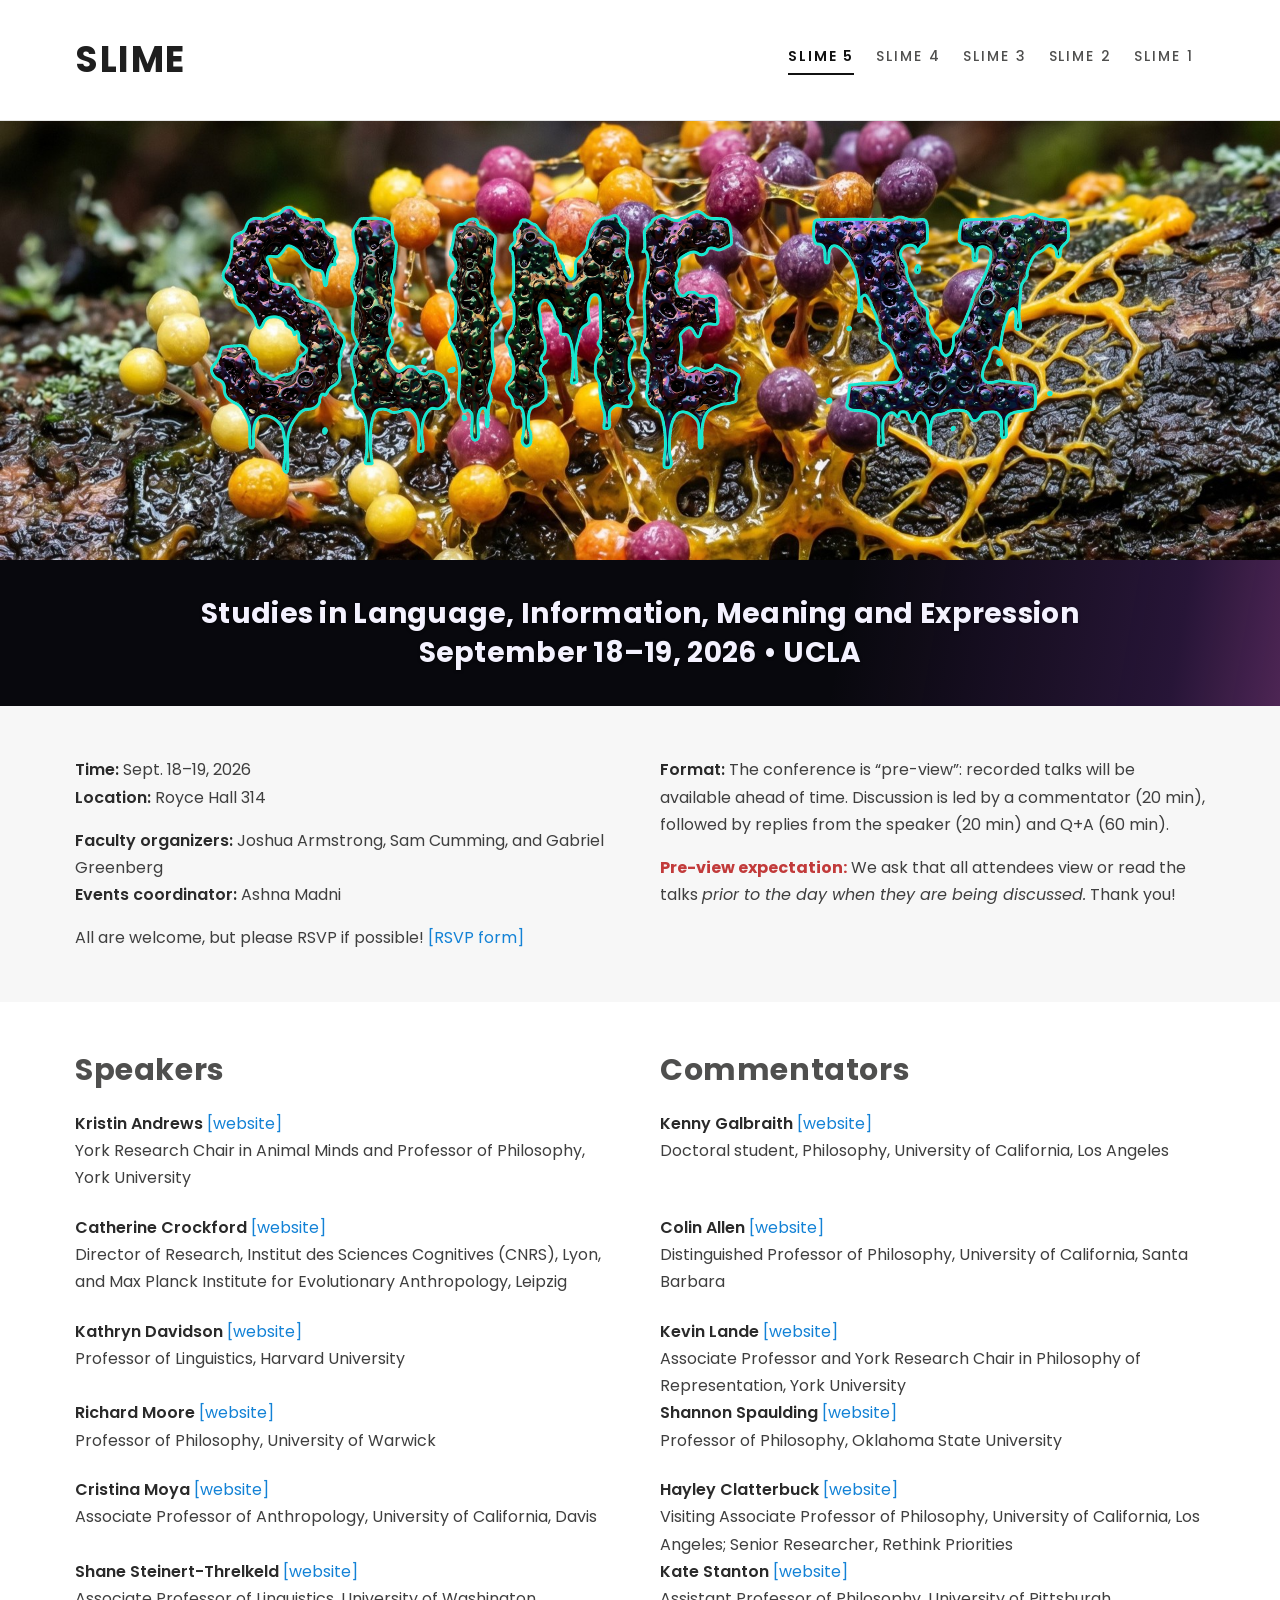
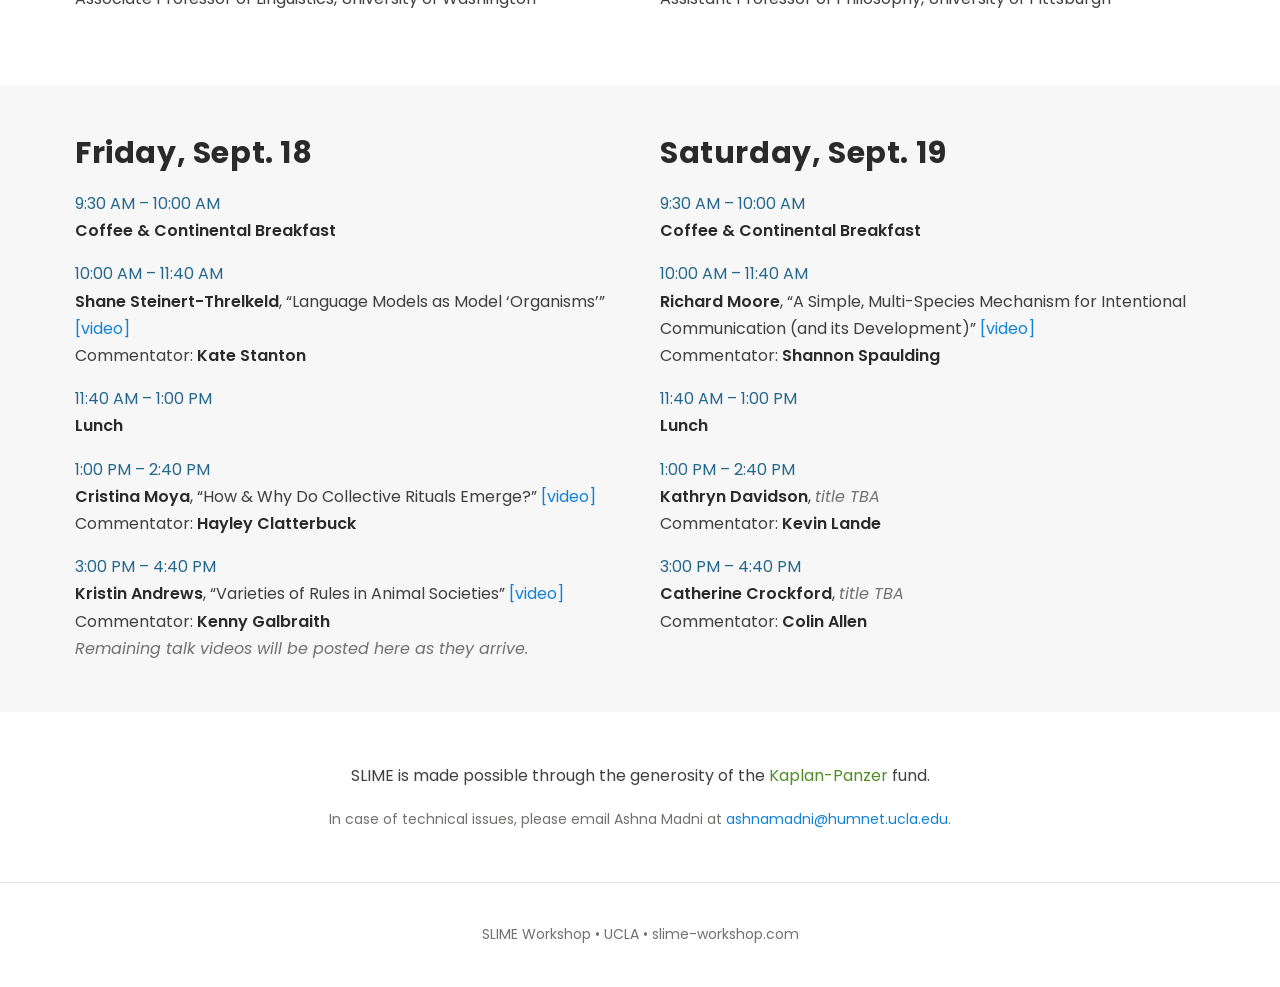
==== commit efb44c67: "SLIME 5: add venue, events coordinator, and RSVP form" ====
--- a/index.html
+++ b/index.html
@@ -68,13 +68,15 @@
           <div>
             <p>
               <strong>Time:</strong> Sept. 18&ndash;19, 2026<br>
-              <strong>Location:</strong> <span class="tba">UCLA — TBA</span>
+              <strong>Location:</strong> Royce Hall 314
             </p>
             <p>
               <strong>Faculty organizers:</strong> Joshua Armstrong, Sam Cumming, and Gabriel Greenberg<br>
-              <strong>Events coordinator:</strong> <span class="tba">TBA</span>
+              <strong>Events coordinator:</strong> Ashna Madni
             </p>
-            <p><strong>RSVP:</strong> <span class="tba">registration form coming soon</span></p>
+            <p>All are welcome, but please RSVP if possible!
+              <a href="https://forms.gle/f8BjvBZV5dRXZYhaA" target="_blank" rel="noopener">[RSVP form]</a>
+            </p>
           </div>
           <div>
             <p><strong>Format:</strong> The conference is “pre-view”: recorded talks will be available ahead of time. Discussion is led by a commentator (20 min), followed by replies from the speaker (20 min) and Q+A (60 min).</p>
@@ -146,6 +148,7 @@
     <section class="band colophon">
       <div class="container">
         <p>SLIME is made possible through the generosity of the <span class="credit">Kaplan-Panzer</span> fund.</p>
+        <p><small>In case of technical issues, please email Ashna Madni at <a href="mailto:ashnamadni@humnet.ucla.edu">ashnamadni@humnet.ucla.edu</a>.</small></p>
       </div>
     </section>
   </main>
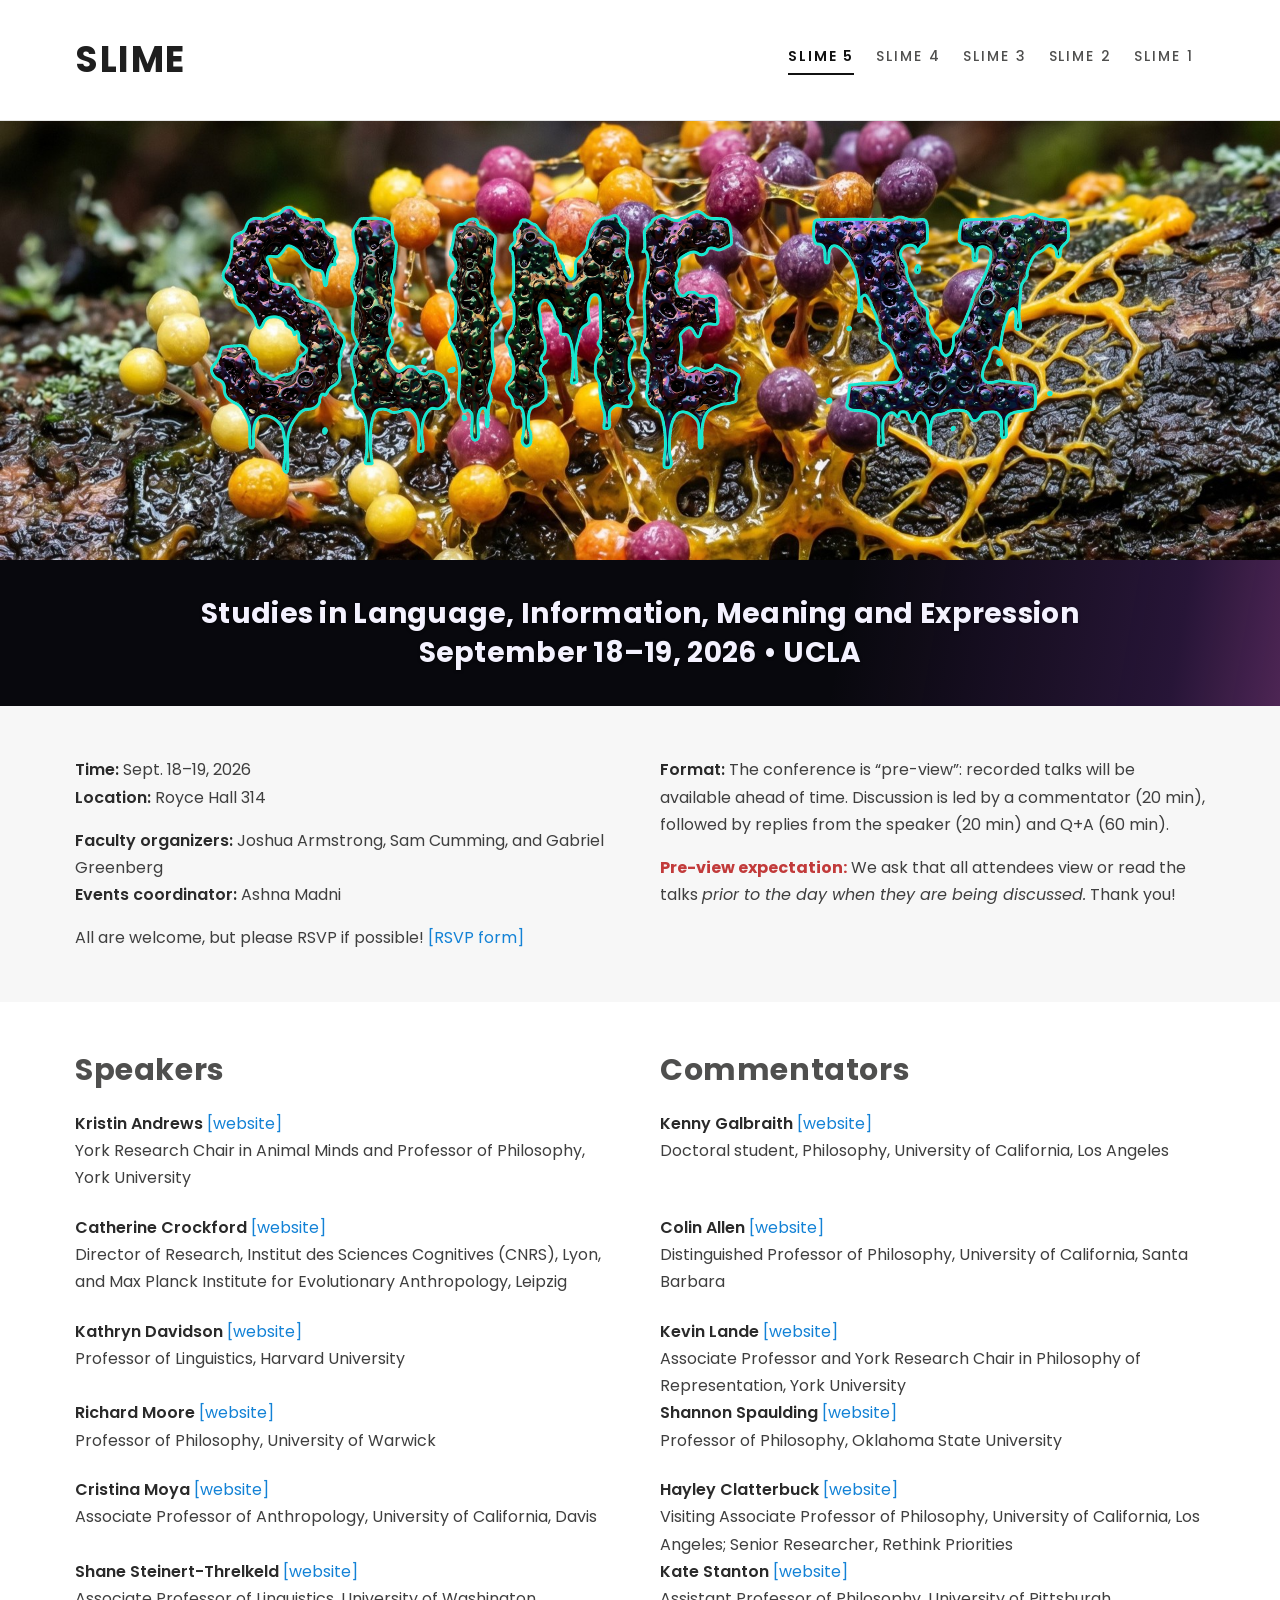
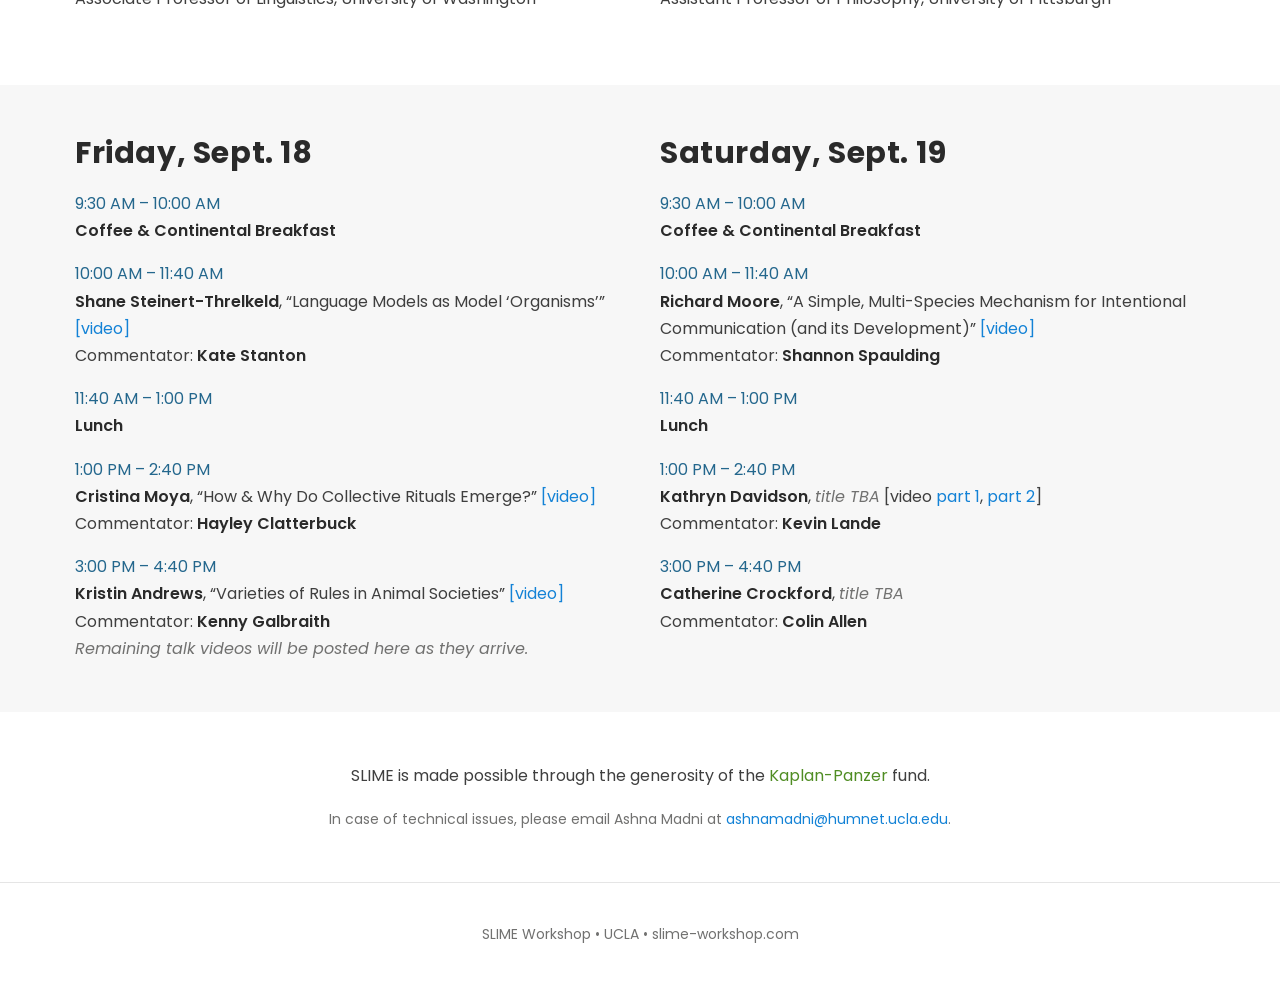
==== commit 31eb9d02: "SLIME 5: add Kathryn Davidson talk video (two parts)" ====
--- a/index.html
+++ b/index.html
@@ -137,7 +137,7 @@
             <p class="talk"><span class="time">9:30 AM &ndash; 10:00 AM</span><br><strong>Coffee &amp; Continental Breakfast</strong></p>
             <p class="talk"><span class="time">10:00 AM &ndash; 11:40 AM</span><br><strong>Richard Moore</strong>, &ldquo;A Simple, Multi-Species Mechanism for Intentional Communication (and its Development)&rdquo; <a href="https://drive.google.com/file/d/153QAmMgkOToYW5afntk2cWWVSKLG9I5l/view?usp=sharing" target="_blank" rel="noopener">[video]</a><br>Commentator: <strong>Shannon Spaulding</strong></p>
             <p class="talk"><span class="time">11:40 AM &ndash; 1:00 PM</span><br><strong>Lunch</strong></p>
-            <p class="talk"><span class="time">1:00 PM &ndash; 2:40 PM</span><br><strong>Kathryn Davidson</strong>, <span class="tba">title TBA</span><br>Commentator: <strong>Kevin Lande</strong></p>
+            <p class="talk"><span class="time">1:00 PM &ndash; 2:40 PM</span><br><strong>Kathryn Davidson</strong>, <span class="tba">title TBA</span> [video <a href="https://docs.google.com/videos/d/1hTlEY-JbBmpgV8bxRKwBhh-JTKLkEIJRCjemgyL8GQw/play?usp=sharing" target="_blank" rel="noopener">part 1</a>, <a href="https://docs.google.com/videos/d/1gP9vW-ZI-f-BmzbaonrqGeTW0TiOTovpuSd4_0iSjqk/play?usp=sharing" target="_blank" rel="noopener">part 2</a>]<br>Commentator: <strong>Kevin Lande</strong></p>
             <p class="talk"><span class="time">3:00 PM &ndash; 4:40 PM</span><br><strong>Catherine Crockford</strong>, <span class="tba">title TBA</span><br>Commentator: <strong>Colin Allen</strong></p>
           </div>
         </div>
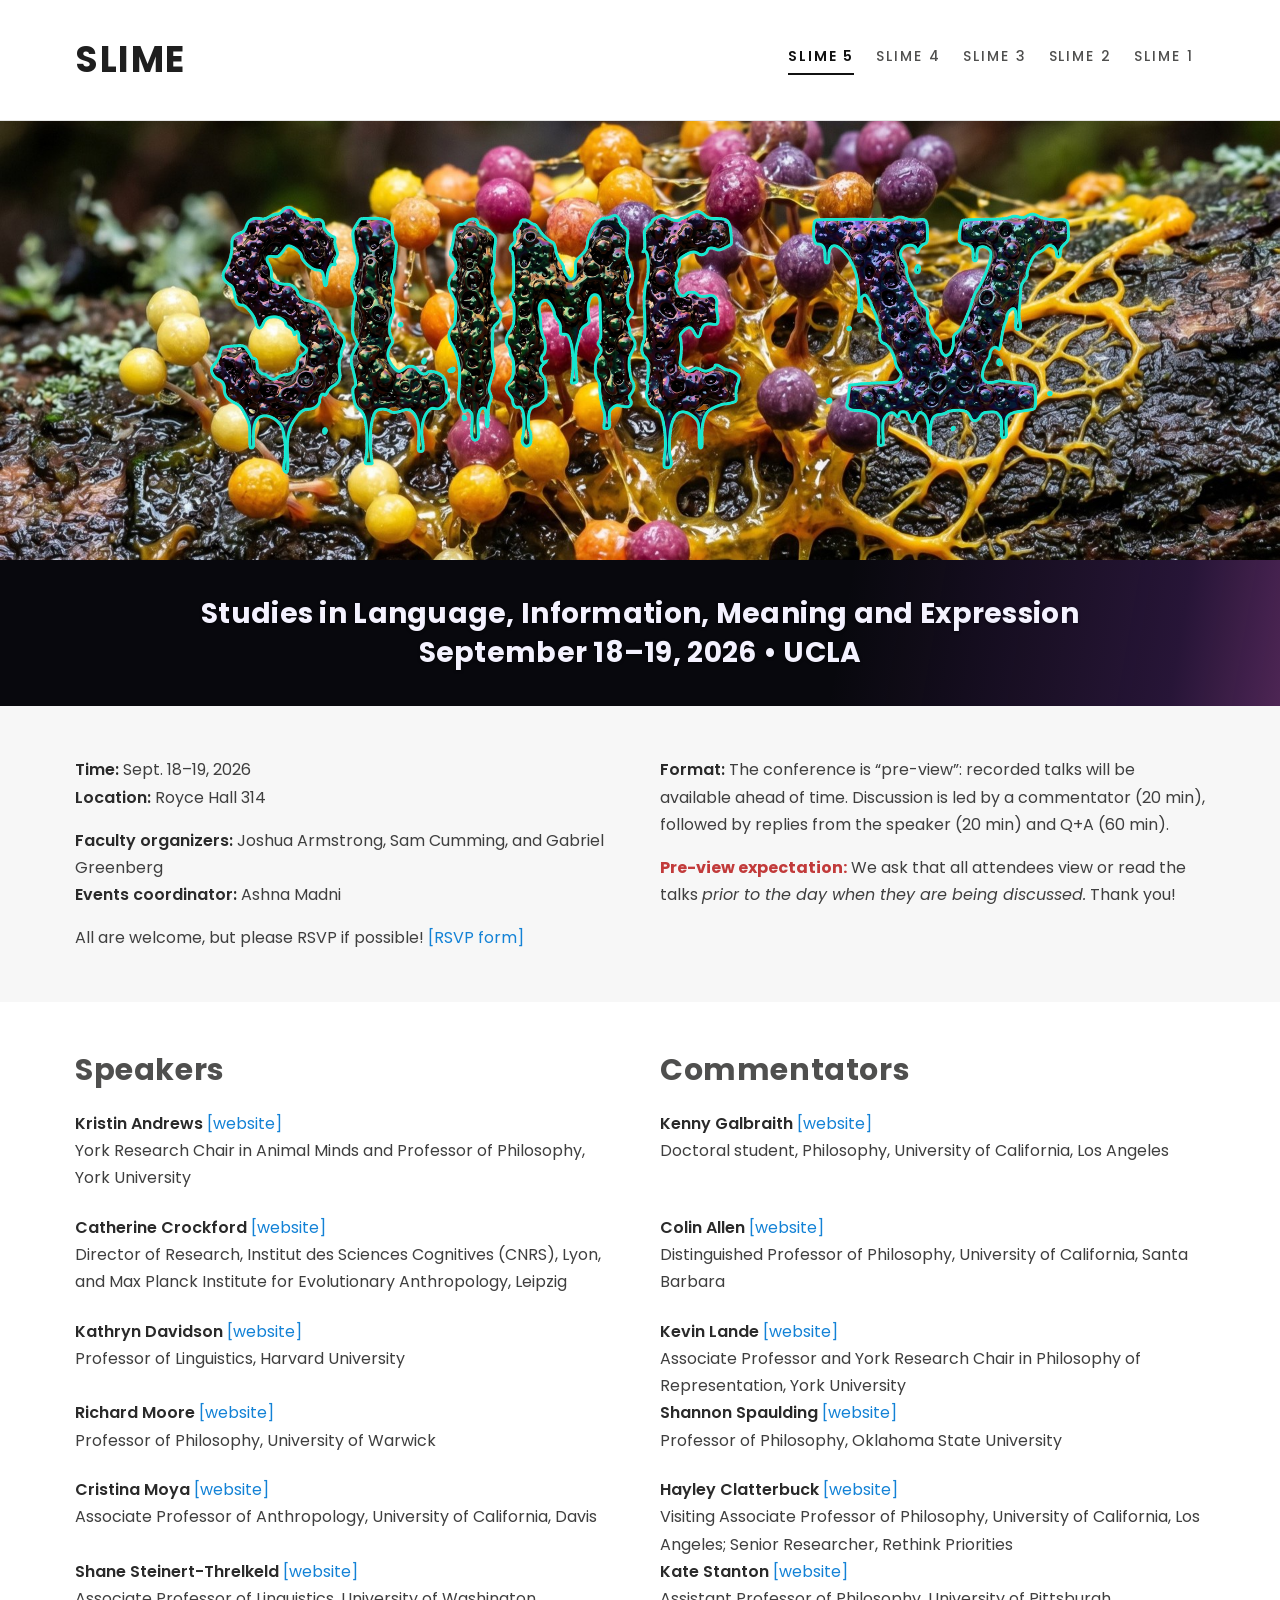
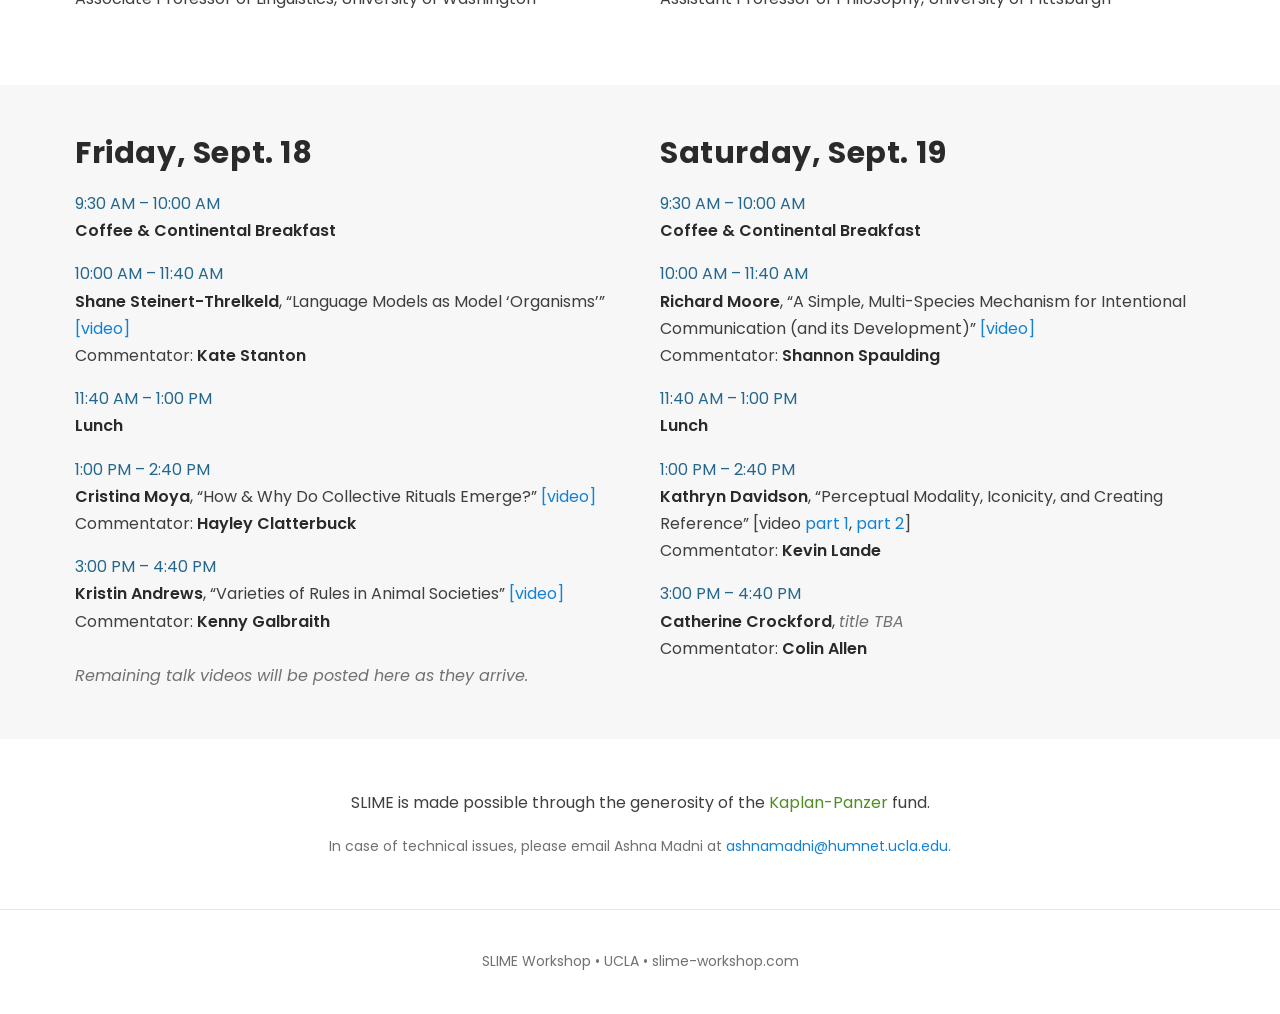
==== commit cd3382d0: "SLIME 5: add Kathryn Davidson talk title" ====
--- a/index.html
+++ b/index.html
@@ -137,7 +137,7 @@
             <p class="talk"><span class="time">9:30 AM &ndash; 10:00 AM</span><br><strong>Coffee &amp; Continental Breakfast</strong></p>
             <p class="talk"><span class="time">10:00 AM &ndash; 11:40 AM</span><br><strong>Richard Moore</strong>, &ldquo;A Simple, Multi-Species Mechanism for Intentional Communication (and its Development)&rdquo; <a href="https://drive.google.com/file/d/153QAmMgkOToYW5afntk2cWWVSKLG9I5l/view?usp=sharing" target="_blank" rel="noopener">[video]</a><br>Commentator: <strong>Shannon Spaulding</strong></p>
             <p class="talk"><span class="time">11:40 AM &ndash; 1:00 PM</span><br><strong>Lunch</strong></p>
-            <p class="talk"><span class="time">1:00 PM &ndash; 2:40 PM</span><br><strong>Kathryn Davidson</strong>, <span class="tba">title TBA</span> [video <a href="https://docs.google.com/videos/d/1hTlEY-JbBmpgV8bxRKwBhh-JTKLkEIJRCjemgyL8GQw/play?usp=sharing" target="_blank" rel="noopener">part 1</a>, <a href="https://docs.google.com/videos/d/1gP9vW-ZI-f-BmzbaonrqGeTW0TiOTovpuSd4_0iSjqk/play?usp=sharing" target="_blank" rel="noopener">part 2</a>]<br>Commentator: <strong>Kevin Lande</strong></p>
+            <p class="talk"><span class="time">1:00 PM &ndash; 2:40 PM</span><br><strong>Kathryn Davidson</strong>, &ldquo;Perceptual Modality, Iconicity, and Creating Reference&rdquo; [video <a href="https://docs.google.com/videos/d/1hTlEY-JbBmpgV8bxRKwBhh-JTKLkEIJRCjemgyL8GQw/play?usp=sharing" target="_blank" rel="noopener">part 1</a>, <a href="https://docs.google.com/videos/d/1gP9vW-ZI-f-BmzbaonrqGeTW0TiOTovpuSd4_0iSjqk/play?usp=sharing" target="_blank" rel="noopener">part 2</a>]<br>Commentator: <strong>Kevin Lande</strong></p>
             <p class="talk"><span class="time">3:00 PM &ndash; 4:40 PM</span><br><strong>Catherine Crockford</strong>, <span class="tba">title TBA</span><br>Commentator: <strong>Colin Allen</strong></p>
           </div>
         </div>
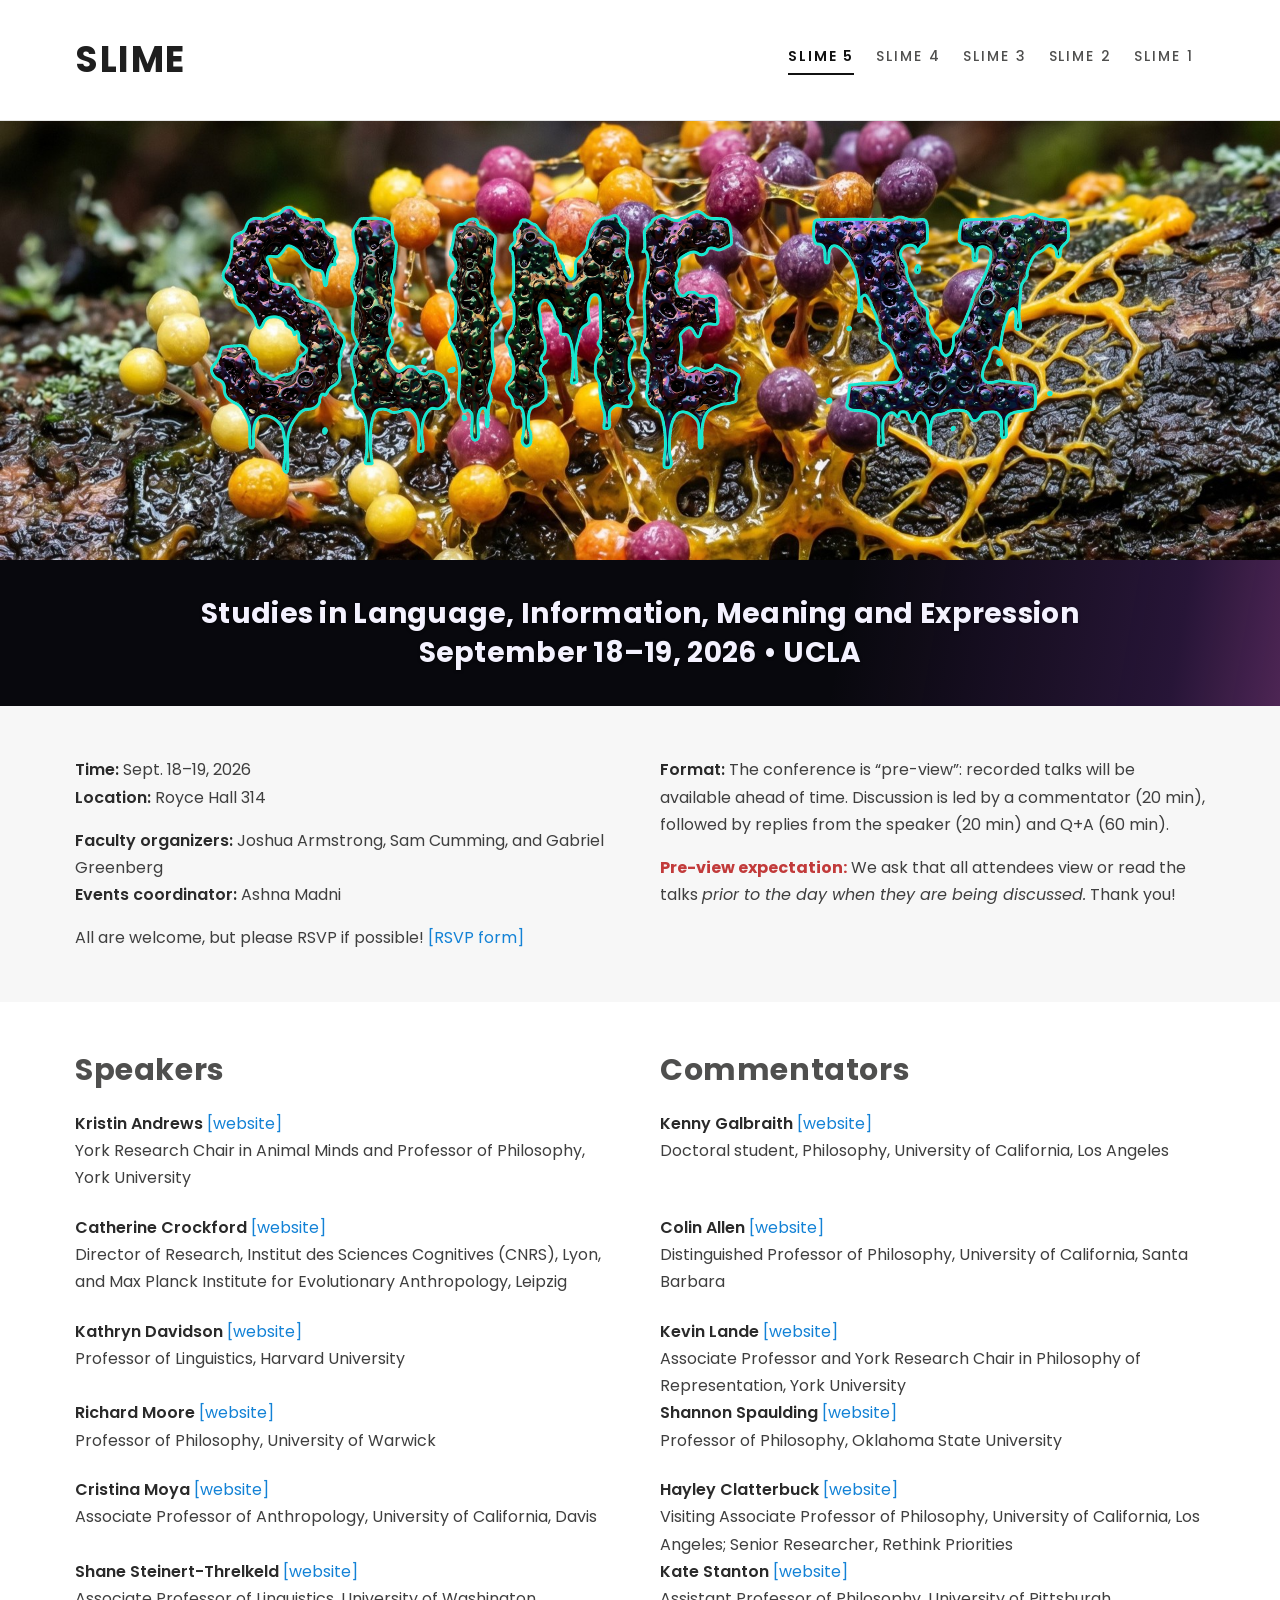
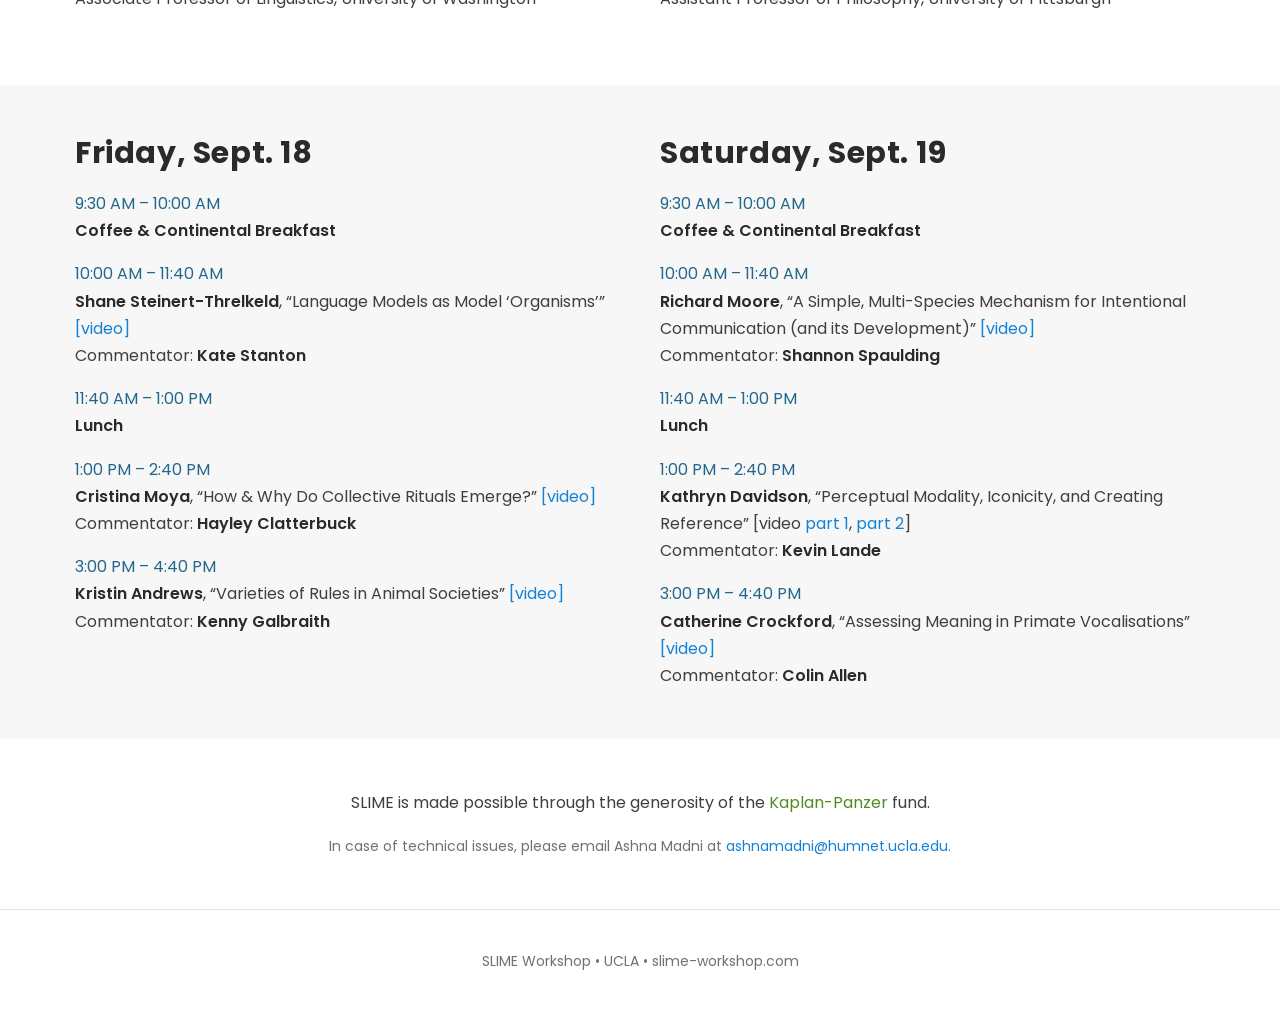
==== commit 6b15452d: "SLIME 5: add Catherine Crockford talk; all six talks now posted" ====
--- a/index.html
+++ b/index.html
@@ -138,10 +138,9 @@
             <p class="talk"><span class="time">10:00 AM &ndash; 11:40 AM</span><br><strong>Richard Moore</strong>, &ldquo;A Simple, Multi-Species Mechanism for Intentional Communication (and its Development)&rdquo; <a href="https://drive.google.com/file/d/153QAmMgkOToYW5afntk2cWWVSKLG9I5l/view?usp=sharing" target="_blank" rel="noopener">[video]</a><br>Commentator: <strong>Shannon Spaulding</strong></p>
             <p class="talk"><span class="time">11:40 AM &ndash; 1:00 PM</span><br><strong>Lunch</strong></p>
             <p class="talk"><span class="time">1:00 PM &ndash; 2:40 PM</span><br><strong>Kathryn Davidson</strong>, &ldquo;Perceptual Modality, Iconicity, and Creating Reference&rdquo; [video <a href="https://docs.google.com/videos/d/1hTlEY-JbBmpgV8bxRKwBhh-JTKLkEIJRCjemgyL8GQw/play?usp=sharing" target="_blank" rel="noopener">part 1</a>, <a href="https://docs.google.com/videos/d/1gP9vW-ZI-f-BmzbaonrqGeTW0TiOTovpuSd4_0iSjqk/play?usp=sharing" target="_blank" rel="noopener">part 2</a>]<br>Commentator: <strong>Kevin Lande</strong></p>
-            <p class="talk"><span class="time">3:00 PM &ndash; 4:40 PM</span><br><strong>Catherine Crockford</strong>, <span class="tba">title TBA</span><br>Commentator: <strong>Colin Allen</strong></p>
+            <p class="talk"><span class="time">3:00 PM &ndash; 4:40 PM</span><br><strong>Catherine Crockford</strong>, &ldquo;Assessing Meaning in Primate Vocalisations&rdquo; <a href="https://drive.google.com/file/d/1_A3MTIz2d9bvZk6wT3_3PSCMRsR64K-q/view?usp=sharing" target="_blank" rel="noopener">[video]</a><br>Commentator: <strong>Colin Allen</strong></p>
           </div>
         </div>
-        <p class="tba">Remaining talk videos will be posted here as they arrive.</p>
       </div>
     </section>
 
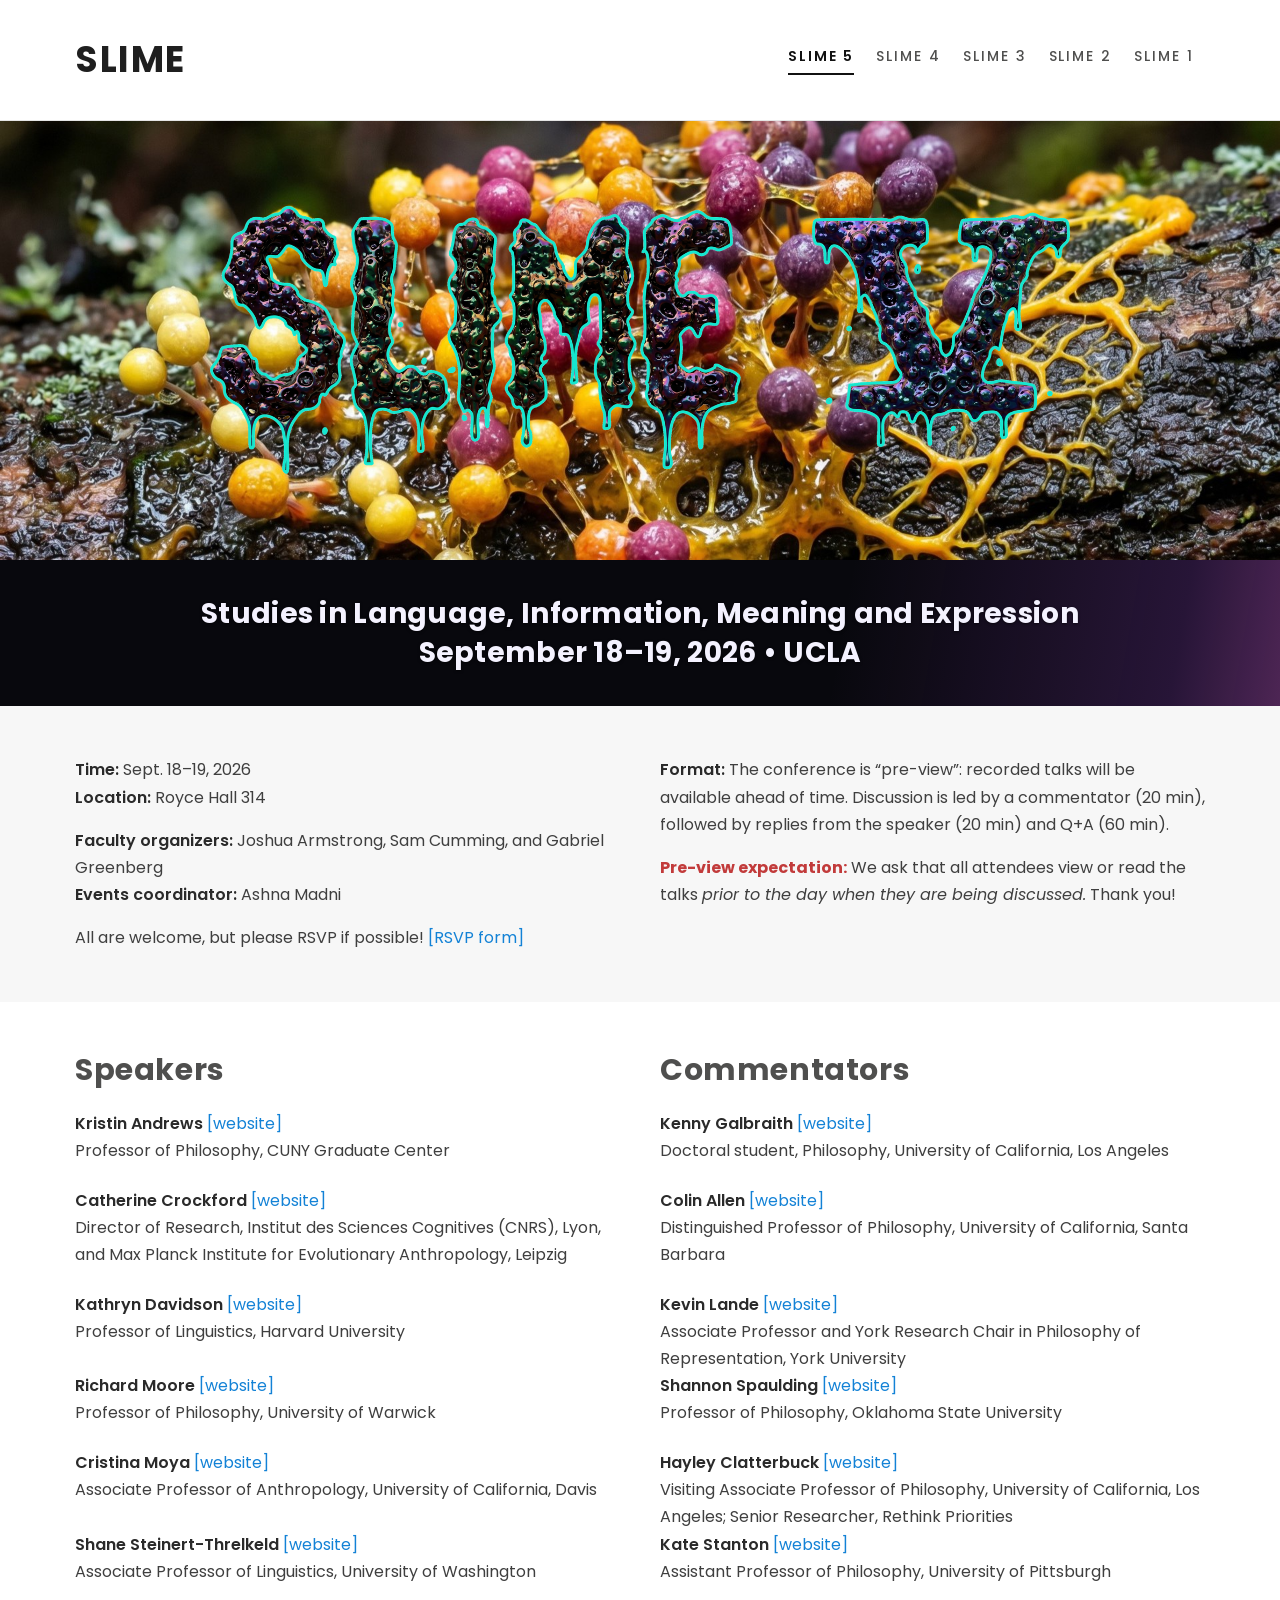
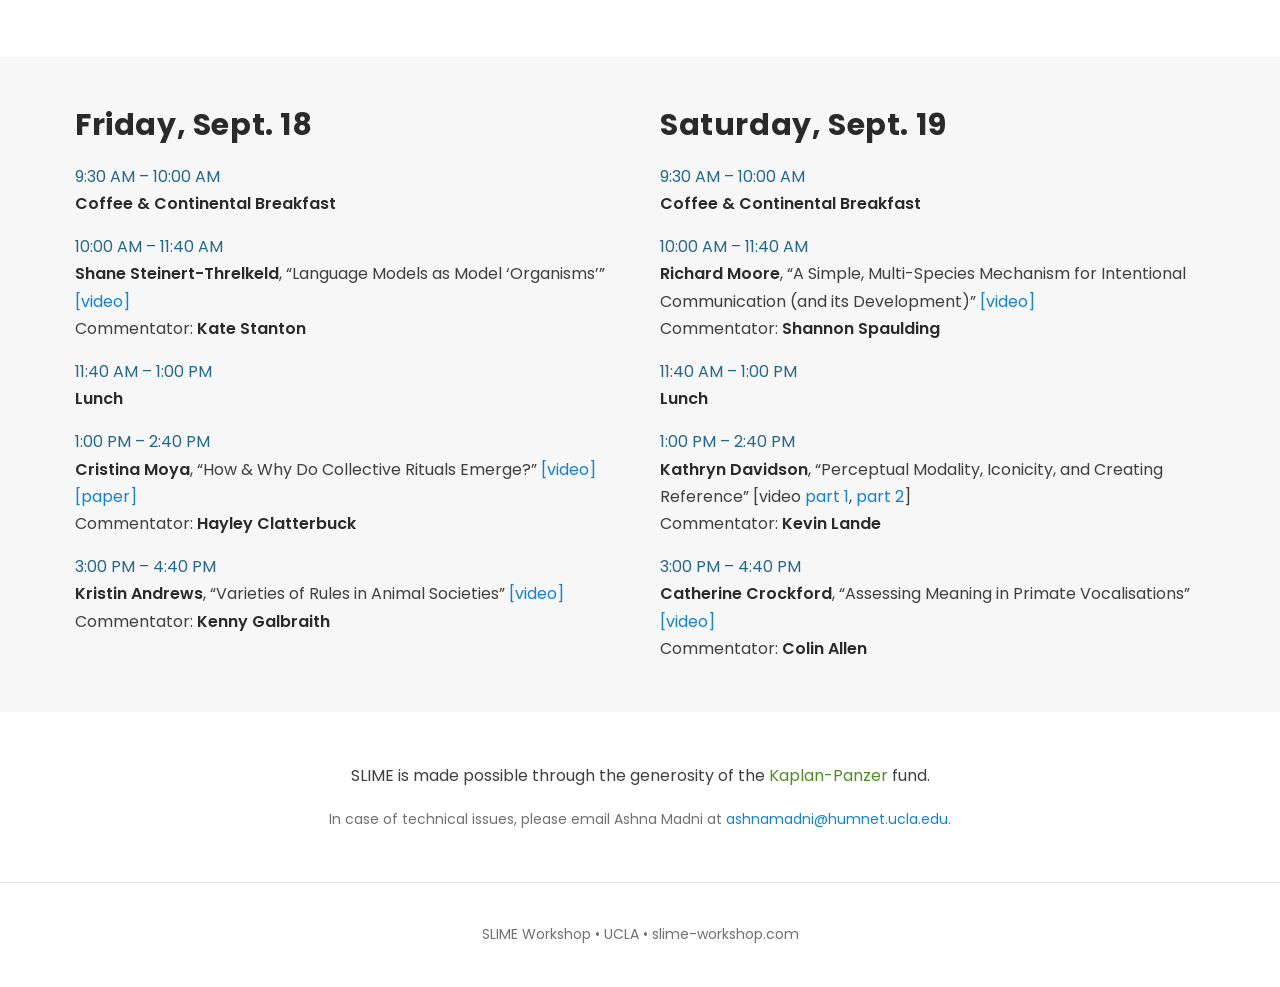
==== commit ca09ebe1: "SLIME 5: add Moya paper link; update Andrews affiliation to CUNY Graduate Center" ====
--- a/index.html
+++ b/index.html
@@ -94,7 +94,7 @@
             <h2>Commentators</h2>
           </div>
           <div class="pair">
-            <p class="person person--speaker"><strong>Kristin Andrews</strong> <a href="https://www.kristinandrews.org/" target="_blank" rel="noopener">[website]</a><br><span class="role">York Research Chair in Animal Minds and Professor of Philosophy, York University</span></p>
+            <p class="person person--speaker"><strong>Kristin Andrews</strong> <a href="https://www.kristinandrews.org/" target="_blank" rel="noopener">[website]</a><br><span class="role">Professor of Philosophy, CUNY Graduate Center</span></p>
             <p class="person person--commentator"><strong>Kenny Galbraith</strong> <a href="https://philosophy.ucla.edu/person/kenny-galbraith/" target="_blank" rel="noopener">[website]</a><br><span class="role">Doctoral student, Philosophy, University of California, Los Angeles</span></p>
           </div>
           <div class="pair">
@@ -129,7 +129,7 @@
             <p class="talk"><span class="time">9:30 AM &ndash; 10:00 AM</span><br><strong>Coffee &amp; Continental Breakfast</strong></p>
             <p class="talk"><span class="time">10:00 AM &ndash; 11:40 AM</span><br><strong>Shane Steinert-Threlkeld</strong>, &ldquo;Language Models as Model &lsquo;Organisms&rsquo;&rdquo; <a href="https://drive.google.com/file/d/1bj0Mehg8tjS9d9cQ-EwkXyS5BJYDGszq/view?usp=sharing" target="_blank" rel="noopener">[video]</a><br>Commentator: <strong>Kate Stanton</strong></p>
             <p class="talk"><span class="time">11:40 AM &ndash; 1:00 PM</span><br><strong>Lunch</strong></p>
-            <p class="talk"><span class="time">1:00 PM &ndash; 2:40 PM</span><br><strong>Cristina Moya</strong>, &ldquo;How &amp; Why Do Collective Rituals Emerge?&rdquo; <a href="https://drive.google.com/file/d/1dzXQrUjvEh249JA2PDwNamiRD2YZnNLs/view?usp=sharing" target="_blank" rel="noopener">[video]</a><br>Commentator: <strong>Hayley Clatterbuck</strong></p>
+            <p class="talk"><span class="time">1:00 PM &ndash; 2:40 PM</span><br><strong>Cristina Moya</strong>, &ldquo;How &amp; Why Do Collective Rituals Emerge?&rdquo; <a href="https://drive.google.com/file/d/1dzXQrUjvEh249JA2PDwNamiRD2YZnNLs/view?usp=sharing" target="_blank" rel="noopener">[video]</a> <a href="https://royalsocietypublishing.org/rsos/article/12/9/250077/235299/The-emergence-of-a-new-pilgrimage-as-an-assurance" target="_blank" rel="noopener">[paper]</a><br>Commentator: <strong>Hayley Clatterbuck</strong></p>
             <p class="talk"><span class="time">3:00 PM &ndash; 4:40 PM</span><br><strong>Kristin Andrews</strong>, &ldquo;Varieties of Rules in Animal Societies&rdquo; <a href="https://drive.google.com/file/d/1WUjVRDhtJ2FOHoKakZgXEG7cvaIjIa4R/view?usp=sharing" target="_blank" rel="noopener">[video]</a><br>Commentator: <strong>Kenny Galbraith</strong></p>
           </div>
           <div>
